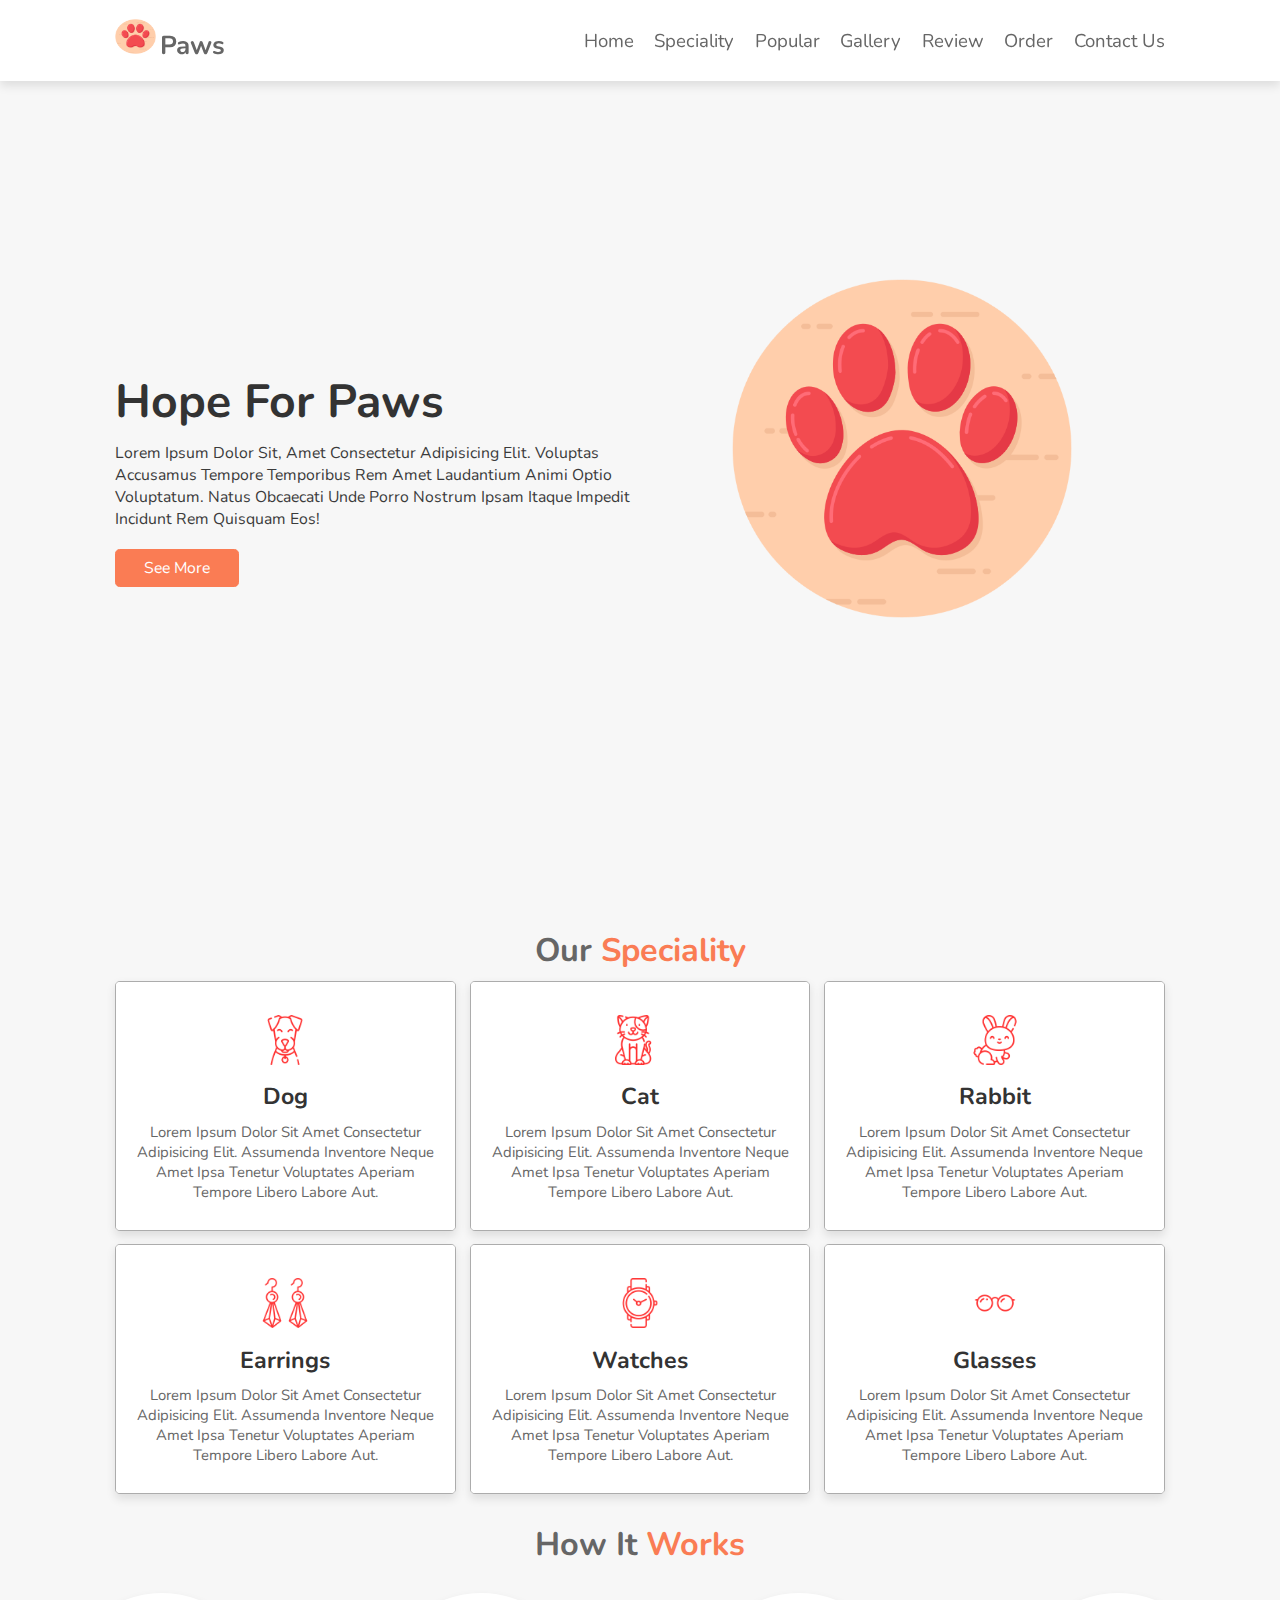
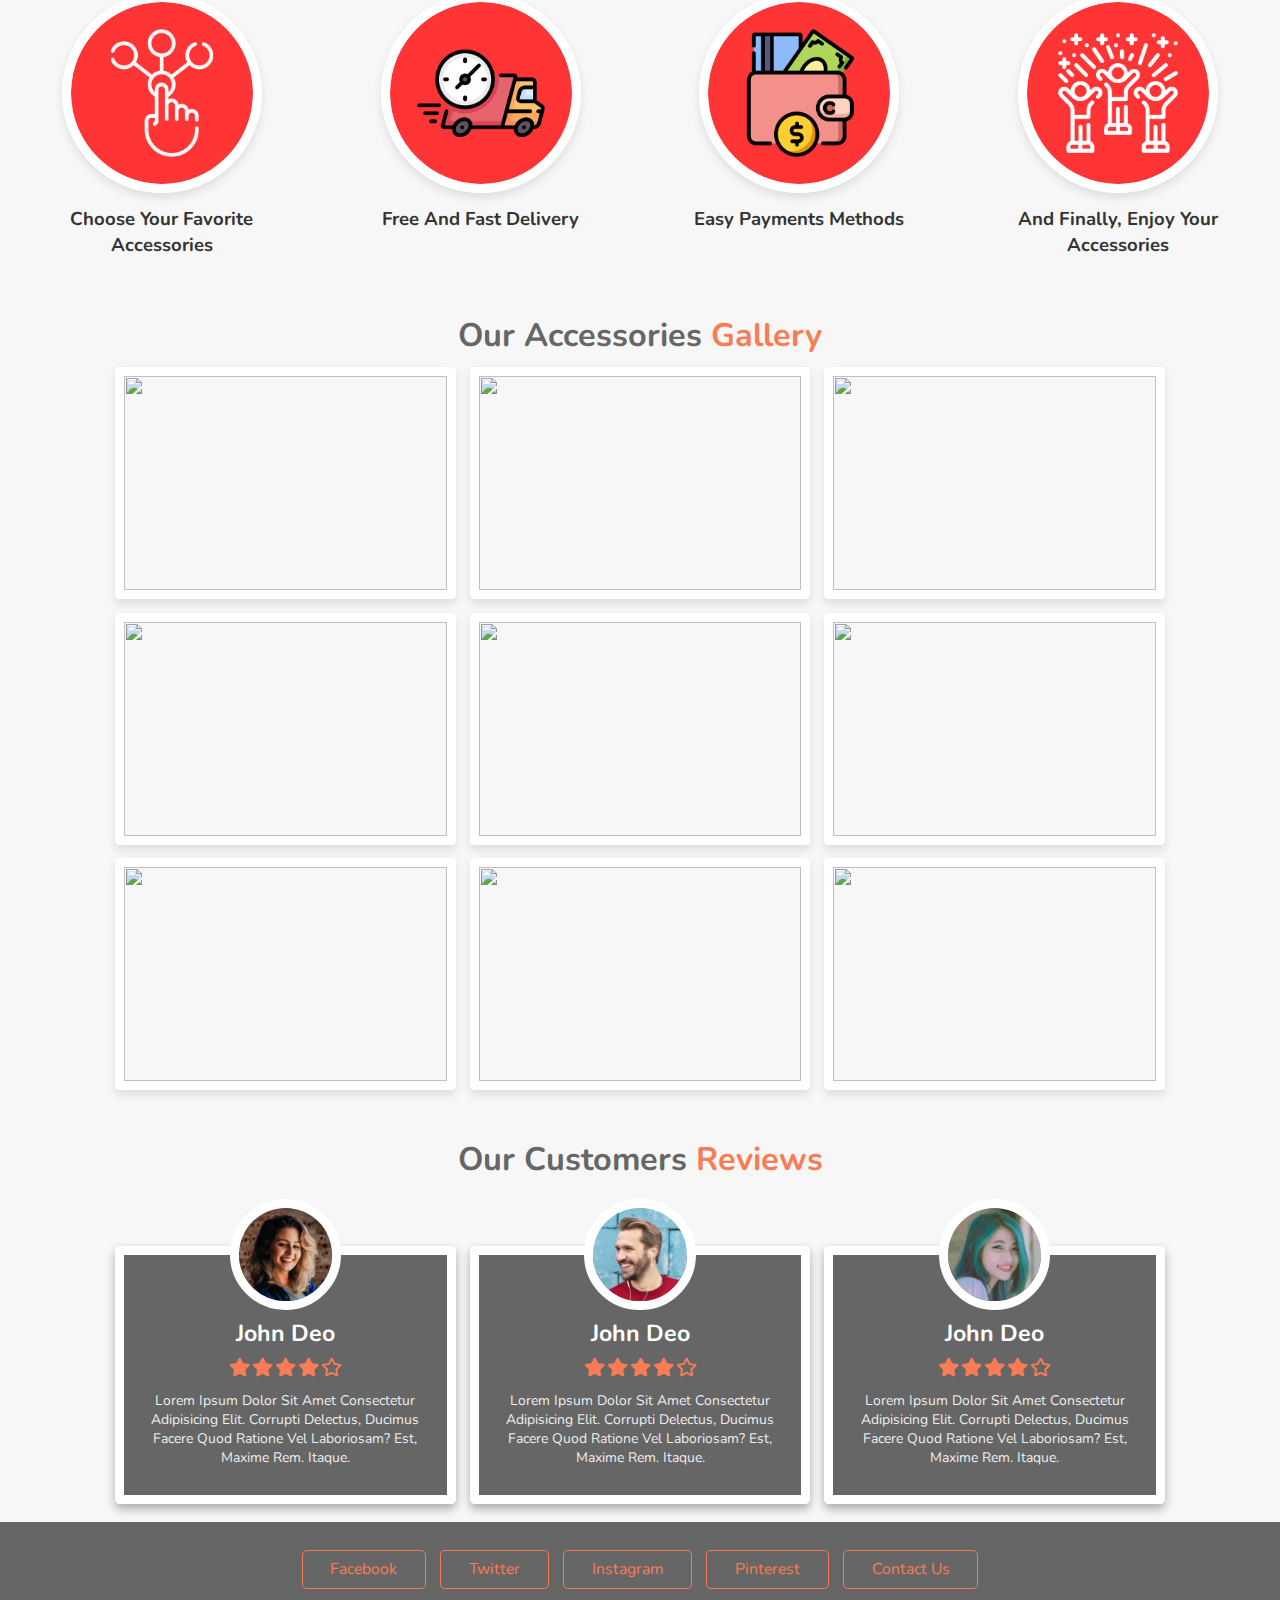
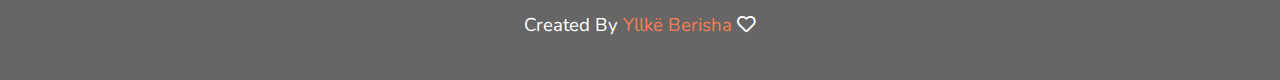
==== index.html @ df3122c6 "First Commit" ====
<!DOCTYPE html>
<html lang="en">
  <head>
    <meta charset="UTF-8" />
    <meta name="viewport" content="width=device-width, initial-scale=1.0" />
    <meta name="author" content="Yllka Berisha" />
    <meta
      name="keywords"
      content="Accessories, ring, necklace, earrings, bracelet, watch"
    />
    <meta
      name="description"
      content="Our website is designed for selling Accessories"
    />
    <title>Paws</title>
    <link
      rel="stylesheet"
      href="https://cdnjs.cloudflare.com/ajax/libs/font-awesome/5.15.3/css/all.min.css"
    />
    <link rel="stylesheet" href="css/style.css" />
  </head>
  <body>
    <!-- header section starts  -->
    <header>
      <a href="#" class="logo"><img src="images/paw (1).png" alt="" />Paws</a>

      <div id="menu-bar" class="fas fa-bars"></div>

      <nav class="navbar">
        <a href="#home">home</a>
        <a href="#speciality">speciality</a>
        <a href="#popular">popular</a>
        <a href="#gallery">gallery</a>
        <a href="#review">review</a>
        <a href="#order">order</a>
        <a href="#contact-us">contact us</a>
      </nav>
    </header>
    <!-- header section ends -->

    <!-- home section starts  -->
    <section class="home" id="home">
      <div class="content">
        <h3>hope for paws</h3>
        <p style="color: rgb(59, 59, 59)">
          Lorem ipsum dolor sit, amet consectetur adipisicing elit. Voluptas
          accusamus tempore temporibus rem amet laudantium animi optio
          voluptatum. Natus obcaecati unde porro nostrum ipsam itaque impedit
          incidunt rem quisquam eos!
        </p>
        <a href="#" class="btn reverse">see more</a>
      </div>

      <div class="image">
        <img src="images/paw (1).png" alt="" />
      </div>
    </section>
    <!-- home section ends -->

    <!-- speciality section starts  -->
    <section class="speciality" id="speciality">
      <h1 class="heading">our <span>speciality</span></h1>

      <div class="box-container">
        <div class="box">
          <img
            class="image"
            src="https://images.unsplash.com/photo-1636103952204-0b738c225264?ixlib=rb-1.2.1&ixid=MnwxMjA3fDB8MHxwaG90by1wYWdlfHx8fGVufDB8fHx8&auto=format&fit=crop&w=870&q=80"
            alt=""
          />
          <div class="content">
            <img src="images/dog (1).png" alt="" />
            <h3>dog</h3>
            <p>
              Lorem ipsum dolor sit amet consectetur adipisicing elit. Assumenda
              inventore neque amet ipsa tenetur voluptates aperiam tempore
              libero labore aut.
            </p>
          </div>
        </div>
        <div class="box">
          <img
            class="image"
            src="https://images.unsplash.com/photo-1591209608777-fb022eac7112?ixlib=rb-1.2.1&ixid=MnwxMjA3fDB8MHxwaG90by1wYWdlfHx8fGVufDB8fHx8&auto=format&fit=crop&w=870&q=80"
            alt=""
          />
          <div class="content">
            <img src="images/cat.png" alt="" />
            <h3>cat</h3>
            <p>
              Lorem ipsum dolor sit amet consectetur adipisicing elit. Assumenda
              inventore neque amet ipsa tenetur voluptates aperiam tempore
              libero labore aut.
            </p>
          </div>
        </div>
        <div class="box">
          <img
            class="image"
            src="https://images.unsplash.com/photo-1526667942879-37dee646a80c?ixlib=rb-1.2.1&ixid=MnwxMjA3fDB8MHxwaG90by1wYWdlfHx8fGVufDB8fHx8&auto=format&fit=crop&w=1032&q=80"
            alt=""
          />
          <div class="content">
            <img src="images/easter-bunny.png" alt="" />
            <h3>rabbit</h3>
            <p>
              Lorem ipsum dolor sit amet consectetur adipisicing elit. Assumenda
              inventore neque amet ipsa tenetur voluptates aperiam tempore
              libero labore aut.
            </p>
          </div>
        </div>
        <div class="box">
          <img
            class="image"
            src="https://images.unsplash.com/photo-1614674688937-407a267e4497?ixlib=rb-1.2.1&ixid=MnwxMjA3fDB8MHxwaG90by1wYWdlfHx8fGVufDB8fHx8&auto=format&fit=crop&w=1010&q=80"
            alt=""
          />
          <div class="content">
            <img src="img/dangling-earring.png" alt="" />
            <h3>earrings</h3>
            <p>
              Lorem ipsum dolor sit amet consectetur adipisicing elit. Assumenda
              inventore neque amet ipsa tenetur voluptates aperiam tempore
              libero labore aut.
            </p>
          </div>
        </div>
        <div class="box">
          <img
            class="image"
            src="https://images.unsplash.com/photo-1604242692760-2f7b0c26856d?ixlib=rb-1.2.1&ixid=MnwxMjA3fDB8MHxwaG90by1wYWdlfHx8fGVufDB8fHx8&auto=format&fit=crop&w=869&q=80"
            alt=""
          />
          <div class="content">
            <img src="img/watch.png" alt="" />
            <h3>Watches</h3>
            <p>
              Lorem ipsum dolor sit amet consectetur adipisicing elit. Assumenda
              inventore neque amet ipsa tenetur voluptates aperiam tempore
              libero labore aut.
            </p>
          </div>
        </div>
        <div class="box">
          <img
            class="image"
            src="https://images.unsplash.com/photo-1556306535-38febf6782e7?ixlib=rb-1.2.1&ixid=MnwxMjA3fDB8MHxwaG90by1wYWdlfHx8fGVufDB8fHx8&auto=format&fit=crop&w=870&q=80"
            alt=""
          />
          <div class="content">
            <img src="img/glasses.png" alt="" />
            <h3>glasses</h3>
            <p>
              Lorem ipsum dolor sit amet consectetur adipisicing elit. Assumenda
              inventore neque amet ipsa tenetur voluptates aperiam tempore
              libero labore aut.
            </p>
          </div>
        </div>
      </div>
    </section>

    <!-- speciality section ends -->

    <!-- steps section starts  -->

    <div class="step-container">
      <h1 class="heading">how it <span>works</span></h1>

      <section class="steps">
        <div class="box">
          <img src="img/choice.png" alt="" />
          <h3>choose your favorite accessories</h3>
        </div>
        <div class="box">
          <img src="img/fast-delivery.png" alt="" />
          <h3>free and fast delivery</h3>
        </div>
        <div class="box">
          <img src="img/wallet.png" alt="" />
          <h3>easy payments methods</h3>
        </div>
        <div class="box">
          <img src="img/celebration.png" alt="" />
          <h3>and finally, enjoy your accessories</h3>
        </div>
      </section>
    </div>

    <!-- steps section ends -->

    <!-- gallery section starts  -->

    <section class="gallery" id="gallery">
      <h1 class="heading">our accessories <span> gallery </span></h1>

      <div class="box-container">
        <div class="box">
          <img
            src="https://images.unsplash.com/photo-1509941943102-10c232535736?ixlib=rb-1.2.1&ixid=MnwxMjA3fDB8MHxwaG90by1wYWdlfHx8fGVufDB8fHx8&auto=format&fit=crop&w=870&q=80"
            alt=""
          />
          <div class="content">
            <h3>Accessories</h3>
            <p>
              Lorem ipsum dolor sit, amet consectetur adipisicing elit.
              Deleniti, ipsum.
            </p>
            <a href="#" class="btn">order now</a>
          </div>
        </div>
        <div class="box">
          <img
            src="https://images.unsplash.com/photo-1584302179602-e4c3d3fd629d?ixlib=rb-1.2.1&ixid=MnwxMjA3fDB8MHxwaG90by1wYWdlfHx8fGVufDB8fHx8&auto=format&fit=crop&w=870&q=80"
            alt=""
          />
          <div class="content">
            <h3>Accessories</h3>
            <p>
              Lorem ipsum dolor sit, amet consectetur adipisicing elit.
              Deleniti, ipsum.
            </p>
            <a href="#" class="btn">order now</a>
          </div>
        </div>
        <div class="box">
          <img
            src="https://images.unsplash.com/photo-1588253293138-ed5da9c55b12?ixlib=rb-1.2.1&ixid=MnwxMjA3fDB8MHxwaG90by1wYWdlfHx8fGVufDB8fHx8&auto=format&fit=crop&w=869&q=80"
            alt=""
          />
          <div class="content">
            <h3>Accessories</h3>
            <p>
              Lorem ipsum dolor sit, amet consectetur adipisicing elit.
              Deleniti, ipsum.
            </p>
            <a href="#" class="btn">order now</a>
          </div>
        </div>
        <div class="box">
          <img
            src="https://images.unsplash.com/photo-1633934542430-0905ccb5f050?ixlib=rb-1.2.1&ixid=MnwxMjA3fDB8MHxwaG90by1wYWdlfHx8fGVufDB8fHx8&auto=format&fit=crop&w=725&q=80"
            alt=""
          />
          <div class="content">
            <h3>Accessories</h3>
            <p>
              Lorem ipsum dolor sit, amet consectetur adipisicing elit.
              Deleniti, ipsum.
            </p>
            <a href="#" class="btn">order now</a>
          </div>
        </div>
        <div class="box">
          <img
            src="https://images.unsplash.com/photo-1512163143273-bde0e3cc7407?ixlib=rb-1.2.1&ixid=MnwxMjA3fDB8MHxwaG90by1wYWdlfHx8fGVufDB8fHx8&auto=format&fit=crop&w=870&q=80"
            alt=""
          />
          <div class="content">
            <h3>Accessories</h3>
            <p>
              Lorem ipsum dolor sit, amet consectetur adipisicing elit.
              Deleniti, ipsum.
            </p>
            <a href="#" class="btn">order now</a>
          </div>
        </div>
        <div class="box">
          <img
            src="https://images.unsplash.com/photo-1536502829567-baf877a670b5?ixlib=rb-1.2.1&ixid=MnwxMjA3fDB8MHxwaG90by1wYWdlfHx8fGVufDB8fHx8&auto=format&fit=crop&w=870&q=80"
            alt=""
          />
          <div class="content">
            <h3>Accessories</h3>
            <p>
              Lorem ipsum dolor sit, amet consectetur adipisicing elit.
              Deleniti, ipsum.
            </p>
            <a href="#" class="btn">order now</a>
          </div>
        </div>
        <div class="box">
          <img
            src="https://images.unsplash.com/photo-1494005826588-25b58776edbc?ixlib=rb-1.2.1&ixid=MnwxMjA3fDB8MHxwaG90by1wYWdlfHx8fGVufDB8fHx8&auto=format&fit=crop&w=870&q=80"
            alt=""
          />
          <div class="content">
            <h3>Accessories</h3>
            <p>
              Lorem ipsum dolor sit, amet consectetur adipisicing elit.
              Deleniti, ipsum.
            </p>
            <a href="#" class="btn">order now</a>
          </div>
        </div>
        <div class="box">
          <img
            src="https://images.unsplash.com/photo-1623040593884-0044b3ce4ff9?ixlib=rb-1.2.1&ixid=MnwxMjA3fDB8MHxwaG90by1wYWdlfHx8fGVufDB8fHx8&auto=format&fit=crop&w=870&q=80"
            alt=""
          />
          <div class="content">
            <h3>Accessories</h3>
            <p>
              Lorem ipsum dolor sit, amet consectetur adipisicing elit.
              Deleniti, ipsum.
            </p>
            <a href="#" class="btn">order now</a>
          </div>
        </div>
        <div class="box">
          <img
            src="https://images.unsplash.com/photo-1473496169904-658ba7c44d8a?ixlib=rb-1.2.1&ixid=MnwxMjA3fDB8MHxwaG90by1wYWdlfHx8fGVufDB8fHx8&auto=format&fit=crop&w=870&q=80"
            alt=""
          />
          <div class="content">
            <h3>Accessories</h3>
            <p>
              Lorem ipsum dolor sit, amet consectetur adipisicing elit.
              Deleniti, ipsum.
            </p>
            <a href="#" class="btn">order now</a>
          </div>
        </div>
      </div>
    </section>

    <!-- gallery section ends -->

    <!-- review section starts  -->

    <section class="review" id="review">
      <h1 class="heading">our customers <span>reviews</span></h1>

      <div class="box-container">
        <div class="box">
          <img src="img/pic1.png" alt="" />
          <h3>john deo</h3>
          <div class="stars">
            <i class="fas fa-star"></i>
            <i class="fas fa-star"></i>
            <i class="fas fa-star"></i>
            <i class="fas fa-star"></i>
            <i class="far fa-star"></i>
          </div>
          <p>
            Lorem ipsum dolor sit amet consectetur adipisicing elit. Corrupti
            delectus, ducimus facere quod ratione vel laboriosam? Est, maxime
            rem. Itaque.
          </p>
        </div>
        <div class="box">
          <img src="img/pic2.png" alt="" />
          <h3>john deo</h3>
          <div class="stars">
            <i class="fas fa-star"></i>
            <i class="fas fa-star"></i>
            <i class="fas fa-star"></i>
            <i class="fas fa-star"></i>
            <i class="far fa-star"></i>
          </div>
          <p>
            Lorem ipsum dolor sit amet consectetur adipisicing elit. Corrupti
            delectus, ducimus facere quod ratione vel laboriosam? Est, maxime
            rem. Itaque.
          </p>
        </div>
        <div class="box">
          <img src="img/pic3.png" alt="" />
          <h3>john deo</h3>
          <div class="stars">
            <i class="fas fa-star"></i>
            <i class="fas fa-star"></i>
            <i class="fas fa-star"></i>
            <i class="fas fa-star"></i>
            <i class="far fa-star"></i>
          </div>
          <p>
            Lorem ipsum dolor sit amet consectetur adipisicing elit. Corrupti
            delectus, ducimus facere quod ratione vel laboriosam? Est, maxime
            rem. Itaque.
          </p>
        </div>
      </div>
    </section>

    <!-- review section ends -->

    <!-- footer section  -->

    <section class="footer">
      <div class="share">
        <a href="https://www.facebook.com" target="_blank" class="btn"
          >facebook</a
        >
        <a href="https://twitter.com" target="_blank" class="btn">twitter</a>
        <a href="https://www.instagram.com" class="btn" target="_blank"
          >instagram</a
        >
        <a href="https://www.pinterest.com" target="_blank" class="btn"
          >pinterest</a
        >
        <a href="#contact-us" class="btn">Contact us</a>
      </div>

      <h1 class="credit">
        created by <span> Yllkë Berisha </span> <i class="far fa-heart"></i>
      </h1>
    </section>
    <a href="#home" class="fas fa-angle-up" id="scroll-top"></a>
    <script src="js/script.js"></script>
    <script
      src="https://cdn.jsdelivr.net/npm/bootstrap@5.1.3/dist/js/bootstrap.bundle.min.js"
      integrity="sha384-ka7Sk0Gln4gmtz2MlQnikT1wXgYsOg+OMhuP+IlRH9sENBO0LRn5q+8nbTov4+1p"
      crossorigin="anonymous"
    ></script>
  </body>
</html>
---- css/style.css ----
@import url('https://fonts.googleapis.com/css2?family=Nunito:wght@200;300;400;600;700&display=swap');


:root{
  --red:#fa7c54;
}

*{
  font-family: 'Nunito', sans-serif;
  margin:0; padding:0;
  box-sizing: border-box;
  outline: none; border:none;
  text-decoration: none;
  text-transform: capitalize;
  transition:all .2s linear;
}

*::selection{
  background:var(--red);
  color:#fff;
}

html{
  font-size: 58%;
  overflow-x: hidden;
  scroll-behavior: smooth;
  scroll-padding-top: 6rem;
}

body{
  background:#f7f7f7;
}

section{
  padding:2rem 9%;
}

.heading{
  text-align: center;
  font-size: 3.5rem;
  padding:1rem;
  color:#666;
}

.heading span{
  color:var(--red);
}

.btn{
  display: inline-block;
  padding:.8rem 3rem;
  border:.2rem solid var(--red);
  color:var(--red);
  cursor: pointer;
  font-size: 1.7rem;
  border-radius: .5rem;
  position: relative;
  overflow: hidden;
  z-index: 0;
  margin-top: 1rem;
}

.btn::before{
  content: '';
  position: absolute;
  top:0; right: 0;
  width:0%;
  height:100%;
  background:var(--red);
  transition: .3s linear;
  z-index: -1;
}

.btn:hover::before{
  width:100%;
  left: 0;
}

.btn:hover{
  color:#fff;
}
.reverse{
  background:var(--red);
  color:#fff;
}
.reverse::before{
  background:#fff;
}
.reverse:hover{
  color:var(--red);
}
header{
  position: fixed;
  top:0; left: 0; right:0;
  z-index: 1001;
  display: flex;
  align-items: center;
  justify-content: space-between;
  background:#fff;
  padding:2rem 9%;
  box-shadow: 0 .5rem 1rem rgba(0,0,0,.1);
}

header .logo{
  font-size: 2.8rem;
  font-weight: bolder;
  color:#666;
}
.logo a {
  position: relative;
  top: -5px;
}
header .logo img{
  padding-right: .5rem;
  width: 45px;
  height: 35px;
}

header .navbar a{
  font-size: 2rem;
  margin-left: 2rem;
  color:#666;
}

header .navbar a:hover{
  color:var(--red);
}

#menu-bar{
  font-size: 3rem;
  cursor: pointer;
  color:#666;
  border:.1rem solid #666;
  border-radius: .3rem;
  padding:.5rem 1.5rem;
  display: none;
}

.home{
  display: flex;
  flex-wrap: wrap;
  gap:1.5rem;
  min-height: 100vh;
  align-items: center;
  background-size: cover;
  background-position: center;
}

.home .content{
  flex:1 1 40rem;
  padding-top: 6.5rem;
}

.home .image{
  flex:1 1 40rem;
}

.home .image img{
  width: 70%;
  padding:1rem;
  animation:float 3s linear infinite;
  margin: 0 8rem;
}

@keyframes float{
  0%, 100%{
    transform: translateY(0rem);
  }
  50%{
    transform: translateY(3rem);
  }
}

.home .content h3{
  font-size: 5rem;
  color:#333;
}

.home .content p{
  font-size: 1.7rem;
  color:rgb(59, 59, 59);
  padding:1rem 0;
}

.speciality .box-container{
  display: flex;
  flex-wrap: wrap;
  gap:1.5rem;
}

.speciality .box-container .box{
  flex:1 1 30rem;
  position: relative;
  overflow: hidden;
  box-shadow: 0 .5rem 1rem rgba(0,0,0,.1);
  border:.1rem solid rgba(0,0,0,.3);
  cursor: pointer;
  border-radius: .5rem;
}

.speciality .box-container .box .image{
  height:100%;
  width:100%;
  object-fit: cover;
  position: absolute;
  top:-100%; left:0;
}

.speciality .box-container .box .content{
  text-align: center;
  background:#fff;
  padding:2rem;
}

.speciality .box-container .box .content img{
  margin:1.5rem 0;
}
.speciality .box-container .box .content h3{
  font-size: 2.5rem;
  color:#333;
}
.content img{
  width: 50px;
}
.speciality .box-container .box .content p{
  font-size: 1.6rem;
  color:#666;
  padding:1rem 0;
}

.speciality .box-container .box:hover .image{
  top:0;
}

.speciality .box-container .box:hover .content{
  transform: translateY(100%);
}


.steps{
  display: flex;
  flex-wrap: wrap;
  gap:1.5rem;
  padding:1rem;
}

.steps .box{
  flex:1 1 25rem;
  padding:1rem;
  text-align: center;
}

.steps .box img{
  border-radius: 50%;
  border:1rem solid #fff;
  box-shadow: 0 .5rem 1rem rgba(0,0,0,.1);
  width: 200px;
}

.steps .box h3{
  font-size: 2rem;
  color:#333;
  padding:1rem;
}

.gallery .box-container{
  display: flex;
  flex-wrap: wrap;
  gap:1.5rem;
}

.gallery .box-container .box{
  height:25rem;
  flex:1 1 30rem;
  border:1rem solid #fff;
  box-shadow: 0 .5rem 1rem rgba(0,0,0,.1);
  border-radius: .5rem;
  position: relative;
  overflow: hidden;
}

.gallery .box-container .box img{
  height:100%;
  width:100%;
  object-fit: cover;
}

.gallery .box-container .box .content{
  position: absolute;
  top:-100%; left:0;
  height: 100%;
  width:100%;
  background:rgba(255,255,255,.9);
  padding:2rem;
  padding-top: 5rem;
  text-align: center;
}

.gallery .box-container .box .content h3{
  font-size: 2.5rem;
  color:#333;
}

.gallery .box-container .box .content p{
  font-size: 1.5rem;
  color:#666;
  padding:1rem 0;
}

.gallery .box-container .box:hover .content{
  top:0;
}

.review .box-container{
  display: flex;
  flex-wrap: wrap;
  gap:1.5rem;
}

.review .box-container .box{
  text-align: center;
  padding:2rem;
  border:1rem solid #fff;
  box-shadow: 0 .5rem 1rem rgba(0,0,0,.3);
  border-radius: .5rem;
  flex:1 1 30rem;
  background:#666;
  margin-top: 6rem;
}

.review .box-container .box img{
  height: 12rem;
  width:12rem;
  border-radius: 50%;
  border:1rem solid #fff;
  margin-top: -8rem;
  object-fit: cover;
}

.review .box-container .box h3{
  font-size: 2.5rem;
  color:#fff;
  padding:.5rem 0;
}

.review .box-container .box .stars i{
  font-size: 2rem;
  color:var(--red);
  padding:.5rem 0;
}

.review .box-container .box p{
  font-size: 1.5rem;
  color:#eee;
  padding:1rem 0;
}


.footer{
  background:#666;
  text-align: center;
}

.footer .share{
  display: flex;
  gap:1.5rem;
  justify-content: center;
  flex-wrap: wrap;
}

.footer .credit{
  padding:2.5rem 1rem;
  color:#fff;
  font-weight: normal;
  font-size: 2rem;
}

.footer .credit span{
  color:var(--red);
}

#scroll-top{
  position: fixed;
  top:-120%;
  right:2rem;
  padding:.5rem 1.5rem;
  font-size: 4rem;
  background:var(--red);
  color:#fff;
  border-radius: .5rem;
  transition: 1s linear;
  z-index: 1000;
}

#scroll-top.active{
  top:calc(100% - 12rem)
}

.loader-container{
  position: fixed;
  top:0; left:0;
  z-index: 10000;
  background:#fff;
  display: flex;
  align-items: center;
  justify-content: center;
  height:100%;
  width:100%;
}

.loader-container.fade-out{
  top:-120%;
}


/* media queries  */

@media(max-width:991px){

  html{
    font-size: 55%;
  }

  header{
    padding:2rem;
  }

  section{
    padding:2rem;
  }

}

@media(max-width:768px){

  #menu-bar{
    display: initial;
  }

  header .navbar{
    position: absolute;
    top:100%; left: 0; right:0;
    background: #f7f7f7;
    border-top: .1rem solid rgba(0,0,0,.1);
    clip-path: polygon(0 0, 100% 0, 100% 0, 0 0);
  }

  header .navbar.active{
    clip-path: polygon(0 0, 100% 0, 100% 100%, 0% 100%);
  }

  header .navbar a{
    margin: 1.5rem;
    padding:1.5rem;
    display: block;
    border:.2rem solid rgba(0,0,0,.1);
    border-left:.5rem solid var(--red);
    background:#fff;
  }

}

@media(max-width:450px){

  html{
    font-size: 50%;
  }

  .order .row form .inputBox input{
    width:100%;
  }

}
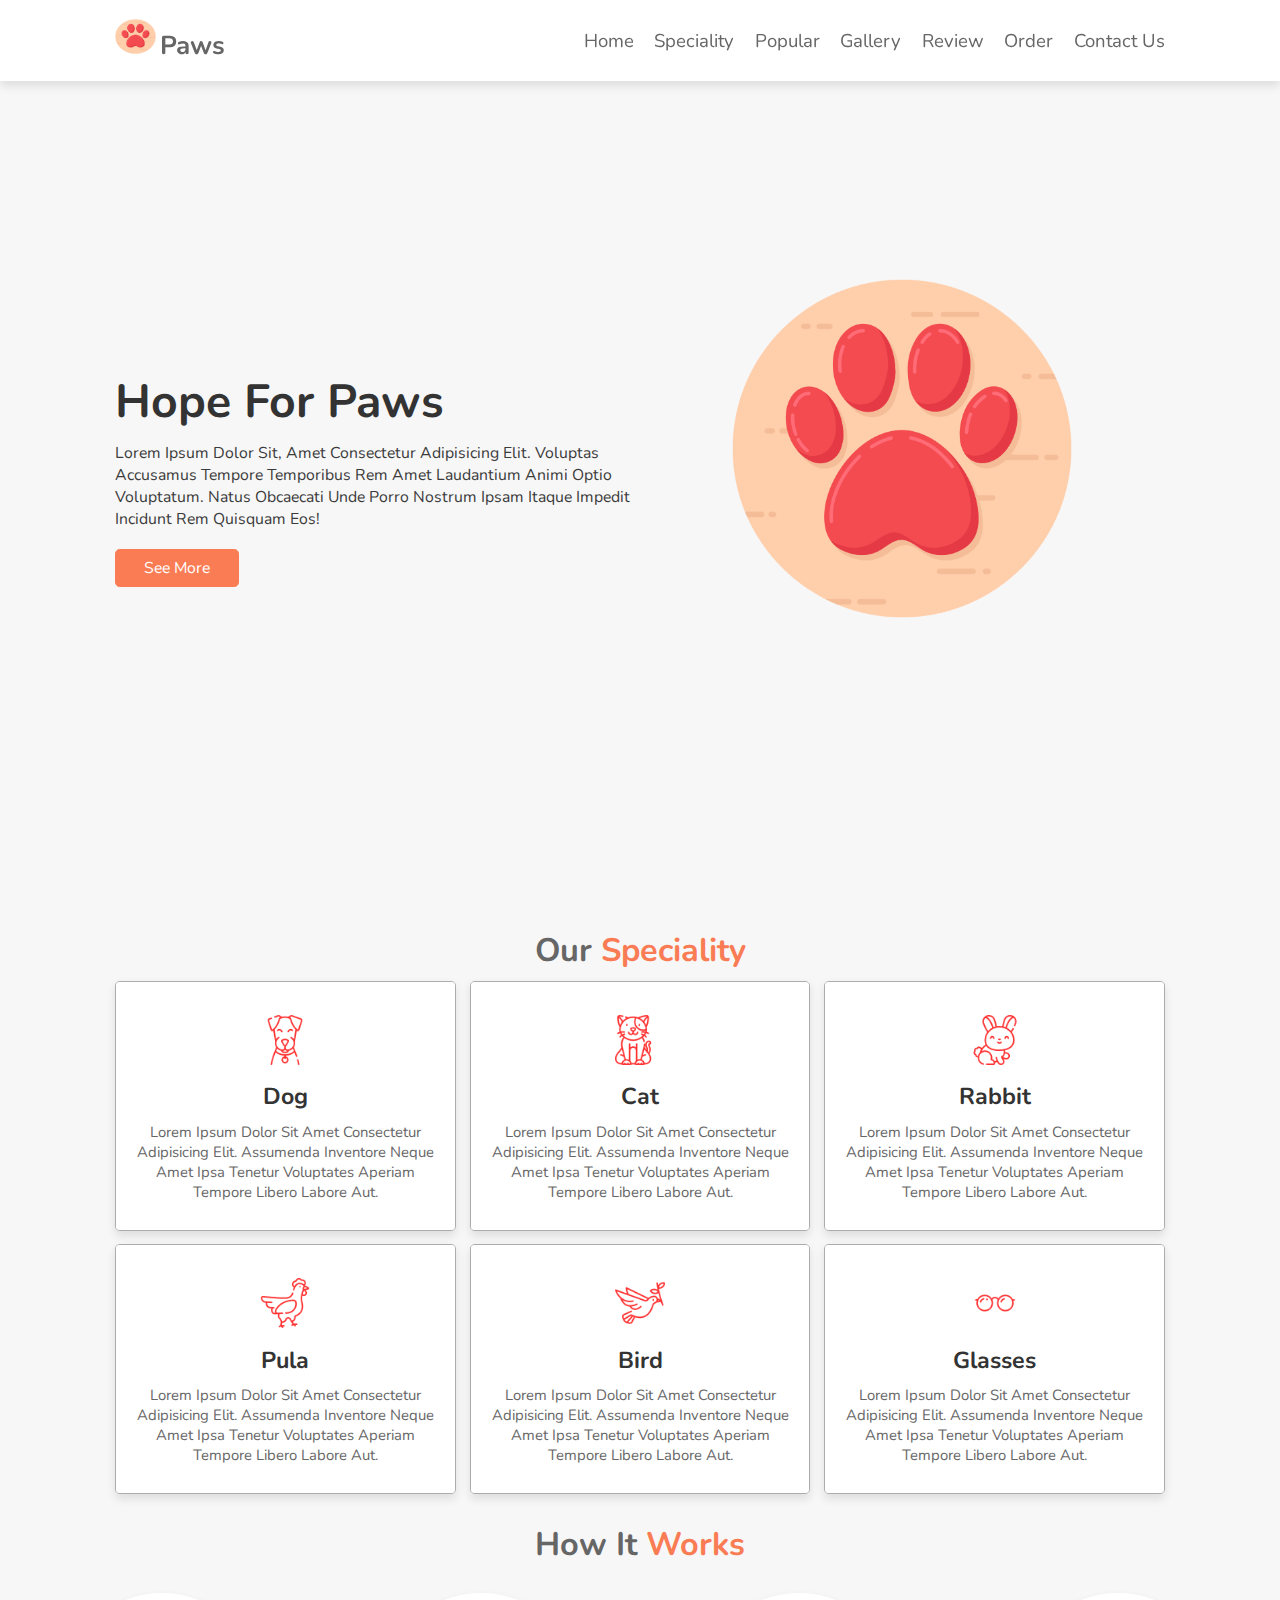
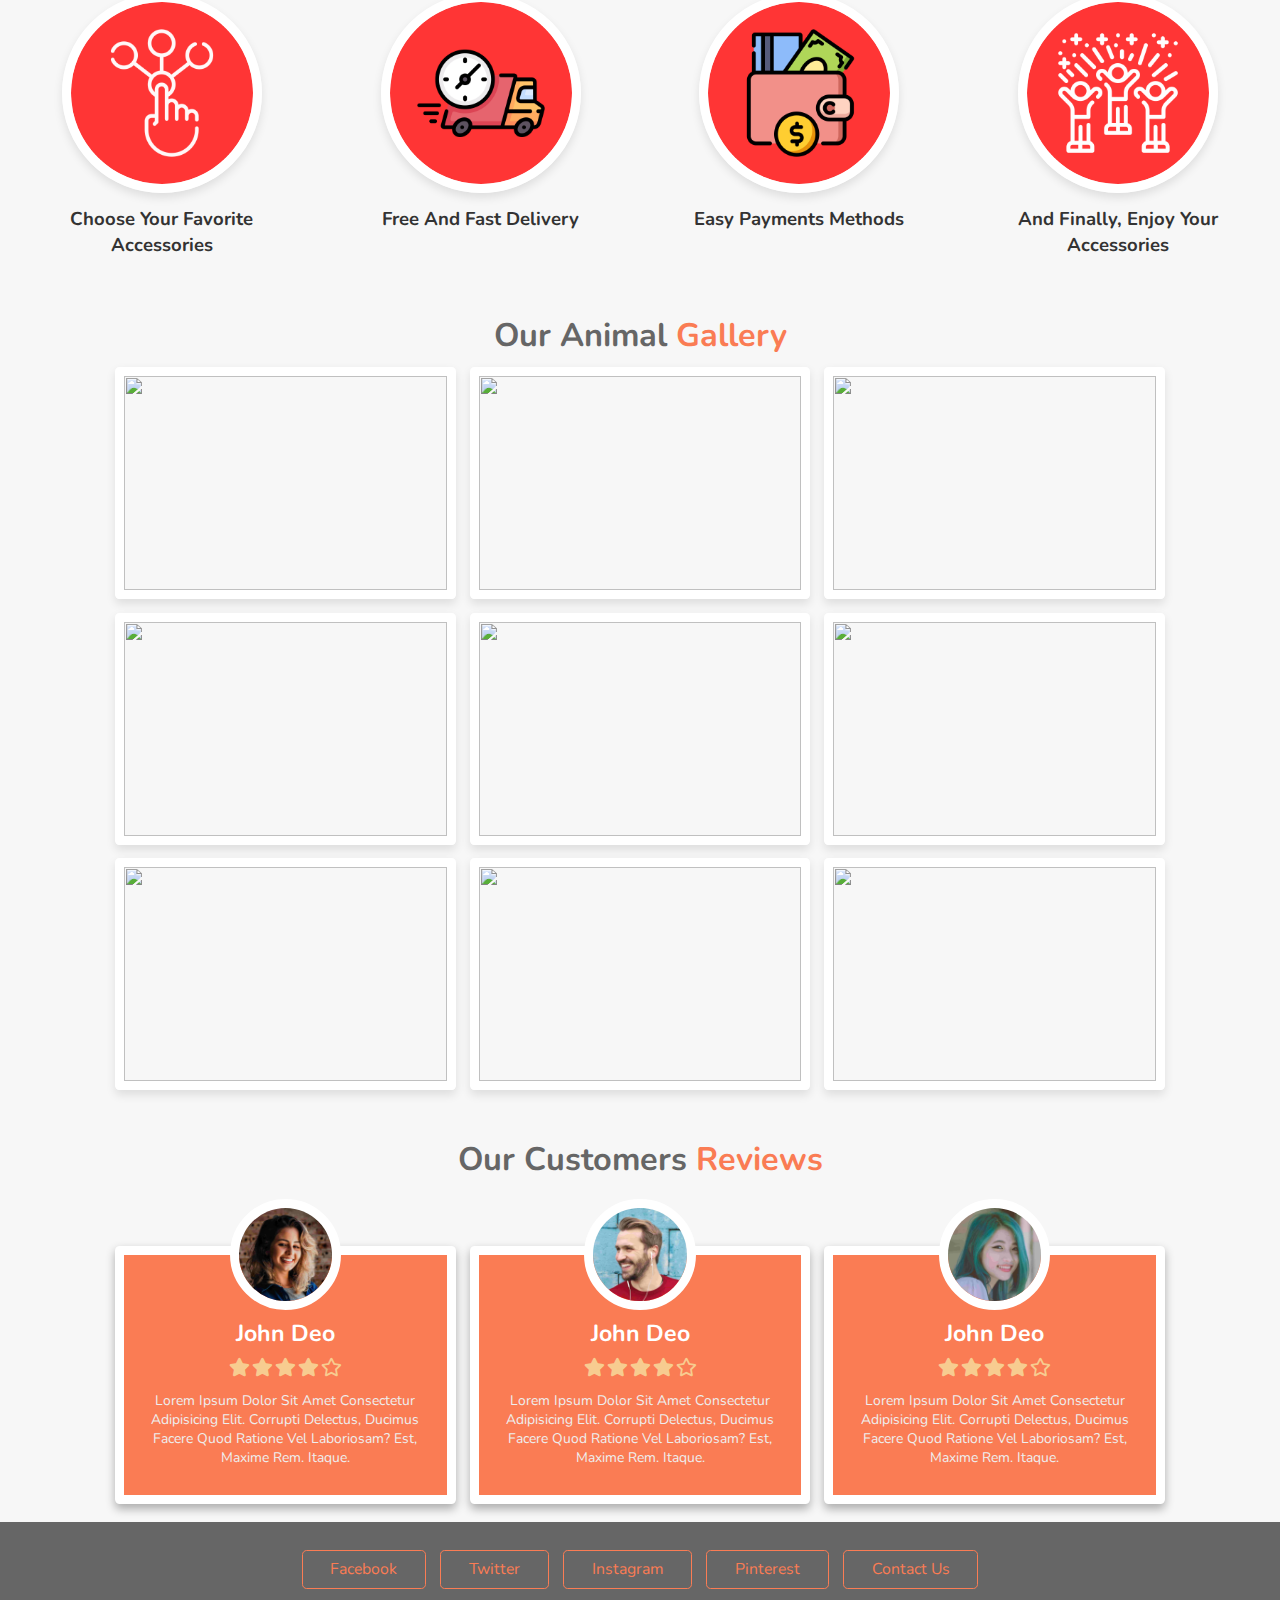
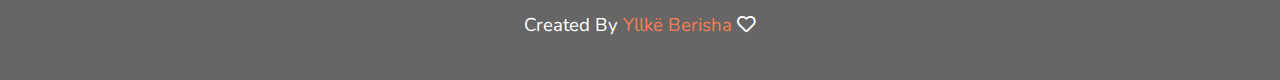
==== commit 9645cac0: "Commit" ====
--- a/index.html
+++ b/index.html
@@ -65,7 +65,7 @@
         <div class="box">
           <img
             class="image"
-            src="https://images.unsplash.com/photo-1636103952204-0b738c225264?ixlib=rb-1.2.1&ixid=MnwxMjA3fDB8MHxwaG90by1wYWdlfHx8fGVufDB8fHx8&auto=format&fit=crop&w=870&q=80"
+            src="https://images.unsplash.com/photo-1543466835-00a7907e9de1?ixlib=rb-1.2.1&ixid=MnwxMjA3fDB8MHxwaG90by1wYWdlfHx8fGVufDB8fHx8&auto=format&fit=crop&w=774&q=80"
             alt=""
           />
           <div class="content">
@@ -81,7 +81,7 @@
         <div class="box">
           <img
             class="image"
-            src="https://images.unsplash.com/photo-1591209608777-fb022eac7112?ixlib=rb-1.2.1&ixid=MnwxMjA3fDB8MHxwaG90by1wYWdlfHx8fGVufDB8fHx8&auto=format&fit=crop&w=870&q=80"
+            src="https://images.unsplash.com/photo-1511044568932-338cba0ad803?ixlib=rb-1.2.1&ixid=MnwxMjA3fDB8MHxwaG90by1wYWdlfHx8fGVufDB8fHx8&auto=format&fit=crop&w=870&q=80"
             alt=""
           />
           <div class="content">
@@ -97,7 +97,7 @@
         <div class="box">
           <img
             class="image"
-            src="https://images.unsplash.com/photo-1526667942879-37dee646a80c?ixlib=rb-1.2.1&ixid=MnwxMjA3fDB8MHxwaG90by1wYWdlfHx8fGVufDB8fHx8&auto=format&fit=crop&w=1032&q=80"
+            src="https://images.unsplash.com/photo-1589933767411-38a58367efd7?ixlib=rb-1.2.1&ixid=MnwxMjA3fDB8MHxwaG90by1wYWdlfHx8fGVufDB8fHx8&auto=format&fit=crop&w=558&q=80"
             alt=""
           />
           <div class="content">
@@ -117,24 +117,24 @@
             alt=""
           />
           <div class="content">
-            <img src="img/dangling-earring.png" alt="" />
-            <h3>earrings</h3>
-            <p>
-              Lorem ipsum dolor sit amet consectetur adipisicing elit. Assumenda
-              inventore neque amet ipsa tenetur voluptates aperiam tempore
-              libero labore aut.
-            </p>
-          </div>
-        </div>
-        <div class="box">
-          <img
-            class="image"
-            src="https://images.unsplash.com/photo-1604242692760-2f7b0c26856d?ixlib=rb-1.2.1&ixid=MnwxMjA3fDB8MHxwaG90by1wYWdlfHx8fGVufDB8fHx8&auto=format&fit=crop&w=869&q=80"
-            alt=""
-          />
-          <div class="content">
-            <img src="img/watch.png" alt="" />
-            <h3>Watches</h3>
+            <img src="images/hen.png" alt="" />
+            <h3>pula</h3>
+            <p>
+              Lorem ipsum dolor sit amet consectetur adipisicing elit. Assumenda
+              inventore neque amet ipsa tenetur voluptates aperiam tempore
+              libero labore aut.
+            </p>
+          </div>
+        </div>
+        <div class="box">
+          <img
+            class="image"
+            src="https://images.unsplash.com/photo-1505089709238-27c333d4c16d?ixlib=rb-1.2.1&ixid=MnwxMjA3fDB8MHxwaG90by1wYWdlfHx8fGVufDB8fHx8&auto=format&fit=crop&w=872&q=80"
+            alt=""
+          />
+          <div class="content">
+            <img src="images/peace.png" alt="" />
+            <h3>bird</h3>
             <p>
               Lorem ipsum dolor sit amet consectetur adipisicing elit. Assumenda
               inventore neque amet ipsa tenetur voluptates aperiam tempore
@@ -193,128 +193,128 @@
     <!-- gallery section starts  -->
 
     <section class="gallery" id="gallery">
-      <h1 class="heading">our accessories <span> gallery </span></h1>
+      <h1 class="heading">our animal <span> gallery </span></h1>
 
       <div class="box-container">
         <div class="box">
           <img
-            src="https://images.unsplash.com/photo-1509941943102-10c232535736?ixlib=rb-1.2.1&ixid=MnwxMjA3fDB8MHxwaG90by1wYWdlfHx8fGVufDB8fHx8&auto=format&fit=crop&w=870&q=80"
-            alt=""
-          />
-          <div class="content">
-            <h3>Accessories</h3>
-            <p>
-              Lorem ipsum dolor sit, amet consectetur adipisicing elit.
-              Deleniti, ipsum.
-            </p>
-            <a href="#" class="btn">order now</a>
-          </div>
-        </div>
-        <div class="box">
-          <img
-            src="https://images.unsplash.com/photo-1584302179602-e4c3d3fd629d?ixlib=rb-1.2.1&ixid=MnwxMjA3fDB8MHxwaG90by1wYWdlfHx8fGVufDB8fHx8&auto=format&fit=crop&w=870&q=80"
-            alt=""
-          />
-          <div class="content">
-            <h3>Accessories</h3>
-            <p>
-              Lorem ipsum dolor sit, amet consectetur adipisicing elit.
-              Deleniti, ipsum.
-            </p>
-            <a href="#" class="btn">order now</a>
-          </div>
-        </div>
-        <div class="box">
-          <img
-            src="https://images.unsplash.com/photo-1588253293138-ed5da9c55b12?ixlib=rb-1.2.1&ixid=MnwxMjA3fDB8MHxwaG90by1wYWdlfHx8fGVufDB8fHx8&auto=format&fit=crop&w=869&q=80"
-            alt=""
-          />
-          <div class="content">
-            <h3>Accessories</h3>
-            <p>
-              Lorem ipsum dolor sit, amet consectetur adipisicing elit.
-              Deleniti, ipsum.
-            </p>
-            <a href="#" class="btn">order now</a>
-          </div>
-        </div>
-        <div class="box">
-          <img
-            src="https://images.unsplash.com/photo-1633934542430-0905ccb5f050?ixlib=rb-1.2.1&ixid=MnwxMjA3fDB8MHxwaG90by1wYWdlfHx8fGVufDB8fHx8&auto=format&fit=crop&w=725&q=80"
-            alt=""
-          />
-          <div class="content">
-            <h3>Accessories</h3>
-            <p>
-              Lorem ipsum dolor sit, amet consectetur adipisicing elit.
-              Deleniti, ipsum.
-            </p>
-            <a href="#" class="btn">order now</a>
-          </div>
-        </div>
-        <div class="box">
-          <img
-            src="https://images.unsplash.com/photo-1512163143273-bde0e3cc7407?ixlib=rb-1.2.1&ixid=MnwxMjA3fDB8MHxwaG90by1wYWdlfHx8fGVufDB8fHx8&auto=format&fit=crop&w=870&q=80"
-            alt=""
-          />
-          <div class="content">
-            <h3>Accessories</h3>
-            <p>
-              Lorem ipsum dolor sit, amet consectetur adipisicing elit.
-              Deleniti, ipsum.
-            </p>
-            <a href="#" class="btn">order now</a>
-          </div>
-        </div>
-        <div class="box">
-          <img
-            src="https://images.unsplash.com/photo-1536502829567-baf877a670b5?ixlib=rb-1.2.1&ixid=MnwxMjA3fDB8MHxwaG90by1wYWdlfHx8fGVufDB8fHx8&auto=format&fit=crop&w=870&q=80"
-            alt=""
-          />
-          <div class="content">
-            <h3>Accessories</h3>
-            <p>
-              Lorem ipsum dolor sit, amet consectetur adipisicing elit.
-              Deleniti, ipsum.
-            </p>
-            <a href="#" class="btn">order now</a>
-          </div>
-        </div>
-        <div class="box">
-          <img
-            src="https://images.unsplash.com/photo-1494005826588-25b58776edbc?ixlib=rb-1.2.1&ixid=MnwxMjA3fDB8MHxwaG90by1wYWdlfHx8fGVufDB8fHx8&auto=format&fit=crop&w=870&q=80"
-            alt=""
-          />
-          <div class="content">
-            <h3>Accessories</h3>
-            <p>
-              Lorem ipsum dolor sit, amet consectetur adipisicing elit.
-              Deleniti, ipsum.
-            </p>
-            <a href="#" class="btn">order now</a>
-          </div>
-        </div>
-        <div class="box">
-          <img
-            src="https://images.unsplash.com/photo-1623040593884-0044b3ce4ff9?ixlib=rb-1.2.1&ixid=MnwxMjA3fDB8MHxwaG90by1wYWdlfHx8fGVufDB8fHx8&auto=format&fit=crop&w=870&q=80"
-            alt=""
-          />
-          <div class="content">
-            <h3>Accessories</h3>
-            <p>
-              Lorem ipsum dolor sit, amet consectetur adipisicing elit.
-              Deleniti, ipsum.
-            </p>
-            <a href="#" class="btn">order now</a>
-          </div>
-        </div>
-        <div class="box">
-          <img
-            src="https://images.unsplash.com/photo-1473496169904-658ba7c44d8a?ixlib=rb-1.2.1&ixid=MnwxMjA3fDB8MHxwaG90by1wYWdlfHx8fGVufDB8fHx8&auto=format&fit=crop&w=870&q=80"
-            alt=""
-          />
-          <div class="content">
-            <h3>Accessories</h3>
+            src="https://images.unsplash.com/photo-1589277019998-e3940c9eb559?ixlib=rb-1.2.1&ixid=MnwxMjA3fDB8MHxwaG90by1wYWdlfHx8fGVufDB8fHx8&auto=format&fit=crop&w=870&q=80"
+            alt=""
+          />
+          <div class="content">
+            <h3>Animals</h3>
+            <p>
+              Lorem ipsum dolor sit, amet consectetur adipisicing elit.
+              Deleniti, ipsum.
+            </p>
+            <a href="#" class="btn">order now</a>
+          </div>
+        </div>
+        <div class="box">
+          <img
+            src="https://images.unsplash.com/photo-1516992126647-05b9172460fa?ixlib=rb-1.2.1&ixid=MnwxMjA3fDB8MHxwaG90by1wYWdlfHx8fGVufDB8fHx8&auto=format&fit=crop&w=871&q=80"
+            alt=""
+          />
+          <div class="content">
+            <h3>Animals</h3>
+            <p>
+              Lorem ipsum dolor sit, amet consectetur adipisicing elit.
+              Deleniti, ipsum.
+            </p>
+            <a href="#" class="btn">order now</a>
+          </div>
+        </div>
+        <div class="box">
+          <img
+            src="https://images.unsplash.com/photo-1455287278107-115faab3eafa?ixlib=rb-1.2.1&ixid=MnwxMjA3fDB8MHxwaG90by1wYWdlfHx8fGVufDB8fHx8&auto=format&fit=crop&w=871&q=80"
+            alt=""
+          />
+          <div class="content">
+            <h3>Animals</h3>
+            <p>
+              Lorem ipsum dolor sit, amet consectetur adipisicing elit.
+              Deleniti, ipsum.
+            </p>
+            <a href="#" class="btn">order now</a>
+          </div>
+        </div>
+        <div class="box">
+          <img
+            src="https://images.unsplash.com/photo-1628071554664-0b8942cbd11c?ixlib=rb-1.2.1&ixid=MnwxMjA3fDB8MHxwaG90by1wYWdlfHx8fGVufDB8fHx8&auto=format&fit=crop&w=870&q=80"
+            alt=""
+          />
+          <div class="content">
+            <h3>Animals</h3>
+            <p>
+              Lorem ipsum dolor sit, amet consectetur adipisicing elit.
+              Deleniti, ipsum.
+            </p>
+            <a href="#" class="btn">order now</a>
+          </div>
+        </div>
+        <div class="box">
+          <img
+            src="https://images.unsplash.com/photo-1609953301824-81b4a53c28f4?ixlib=rb-1.2.1&ixid=MnwxMjA3fDB8MHxwaG90by1wYWdlfHx8fGVufDB8fHx8&auto=format&fit=crop&w=774&q=80"
+            alt=""
+          />
+          <div class="content">
+            <h3>Animals</h3>
+            <p>
+              Lorem ipsum dolor sit, amet consectetur adipisicing elit.
+              Deleniti, ipsum.
+            </p>
+            <a href="#" class="btn">order now</a>
+          </div>
+        </div>
+        <div class="box">
+          <img
+            src="https://images.unsplash.com/photo-1522276498395-f4f68f7f8454?ixlib=rb-1.2.1&ixid=MnwxMjA3fDB8MHxwaG90by1wYWdlfHx8fGVufDB8fHx8&auto=format&fit=crop&w=869&q=80"
+            alt=""
+          />
+          <div class="content">
+            <h3>Animals</h3>
+            <p>
+              Lorem ipsum dolor sit, amet consectetur adipisicing elit.
+              Deleniti, ipsum.
+            </p>
+            <a href="#" class="btn">order now</a>
+          </div>
+        </div>
+        <div class="box">
+          <img
+            src="https://images.unsplash.com/photo-1514917151705-150d9bcf5acd?ixlib=rb-1.2.1&ixid=MnwxMjA3fDB8MHxwaG90by1wYWdlfHx8fGVufDB8fHx8&auto=format&fit=crop&w=873&q=80"
+            alt=""
+          />
+          <div class="content">
+            <h3>Animals</h3>
+            <p>
+              Lorem ipsum dolor sit, amet consectetur adipisicing elit.
+              Deleniti, ipsum.
+            </p>
+            <a href="#" class="btn">order now</a>
+          </div>
+        </div>
+        <div class="box">
+          <img
+            src="https://images.unsplash.com/photo-1583840024136-64e17a1f9c56?ixlib=rb-1.2.1&ixid=MnwxMjA3fDB8MHxwaG90by1wYWdlfHx8fGVufDB8fHx8&auto=format&fit=crop&w=870&q=80"
+            alt=""
+          />
+          <div class="content">
+            <h3>Animals</h3>
+            <p>
+              Lorem ipsum dolor sit, amet consectetur adipisicing elit.
+              Deleniti, ipsum.
+            </p>
+            <a href="#" class="btn">order now</a>
+          </div>
+        </div>
+        <div class="box">
+          <img
+            src="https://images.unsplash.com/photo-1522858547137-f1dcec554f55?ixlib=rb-1.2.1&ixid=MnwxMjA3fDB8MHxwaG90by1wYWdlfHx8fGVufDB8fHx8&auto=format&fit=crop&w=870&q=80"
+            alt=""
+          />
+          <div class="content">
+            <h3>Animals</h3>
             <p>
               Lorem ipsum dolor sit, amet consectetur adipisicing elit.
               Deleniti, ipsum.
--- a/css/style.css
+++ b/css/style.css
@@ -1,473 +1,474 @@
-@import url('https://fonts.googleapis.com/css2?family=Nunito:wght@200;300;400;600;700&display=swap');
-
-
-:root{
-  --red:#fa7c54;
-}
-
-*{
-  font-family: 'Nunito', sans-serif;
-  margin:0; padding:0;
+@import url("https://fonts.googleapis.com/css2?family=Nunito:wght@200;300;400;600;700&display=swap");
+
+:root {
+  --red: #fa7c54;
+}
+
+* {
+  font-family: "Nunito", sans-serif;
+  margin: 0;
+  padding: 0;
   box-sizing: border-box;
-  outline: none; border:none;
+  outline: none;
+  border: none;
   text-decoration: none;
   text-transform: capitalize;
-  transition:all .2s linear;
-}
-
-*::selection{
-  background:var(--red);
-  color:#fff;
-}
-
-html{
+  transition: all 0.2s linear;
+}
+
+*::selection {
+  background: var(--red);
+  color: #fff;
+}
+
+html {
   font-size: 58%;
   overflow-x: hidden;
   scroll-behavior: smooth;
   scroll-padding-top: 6rem;
 }
 
-body{
-  background:#f7f7f7;
-}
-
-section{
-  padding:2rem 9%;
-}
-
-.heading{
+body {
+  background: #f7f7f7;
+}
+
+section {
+  padding: 2rem 9%;
+}
+
+.heading {
   text-align: center;
   font-size: 3.5rem;
-  padding:1rem;
-  color:#666;
-}
-
-.heading span{
-  color:var(--red);
-}
-
-.btn{
+  padding: 1rem;
+  color: #666;
+}
+
+.heading span {
+  color: var(--red);
+}
+
+.btn {
   display: inline-block;
-  padding:.8rem 3rem;
-  border:.2rem solid var(--red);
-  color:var(--red);
+  padding: 0.8rem 3rem;
+  border: 0.2rem solid var(--red);
+  color: var(--red);
   cursor: pointer;
   font-size: 1.7rem;
-  border-radius: .5rem;
+  border-radius: 0.5rem;
   position: relative;
   overflow: hidden;
   z-index: 0;
   margin-top: 1rem;
 }
 
-.btn::before{
-  content: '';
+.btn::before {
+  content: "";
   position: absolute;
-  top:0; right: 0;
-  width:0%;
-  height:100%;
-  background:var(--red);
-  transition: .3s linear;
+  top: 0;
+  right: 0;
+  width: 0%;
+  height: 100%;
+  background: var(--red);
+  transition: 0.3s linear;
   z-index: -1;
 }
 
-.btn:hover::before{
-  width:100%;
+.btn:hover::before {
+  width: 100%;
   left: 0;
 }
 
-.btn:hover{
-  color:#fff;
-}
-.reverse{
-  background:var(--red);
-  color:#fff;
-}
-.reverse::before{
-  background:#fff;
-}
-.reverse:hover{
-  color:var(--red);
-}
-header{
+.btn:hover {
+  color: #fff;
+}
+.reverse {
+  background: var(--red);
+  color: #fff;
+}
+.reverse::before {
+  background: #fff;
+}
+.reverse:hover {
+  color: var(--red);
+}
+header {
   position: fixed;
-  top:0; left: 0; right:0;
+  top: 0;
+  left: 0;
+  right: 0;
   z-index: 1001;
   display: flex;
   align-items: center;
   justify-content: space-between;
-  background:#fff;
-  padding:2rem 9%;
-  box-shadow: 0 .5rem 1rem rgba(0,0,0,.1);
-}
-
-header .logo{
+  background: #fff;
+  padding: 2rem 9%;
+  box-shadow: 0 0.5rem 1rem rgba(0, 0, 0, 0.1);
+}
+
+header .logo {
   font-size: 2.8rem;
   font-weight: bolder;
-  color:#666;
+  color: #666;
 }
 .logo a {
   position: relative;
   top: -5px;
 }
-header .logo img{
-  padding-right: .5rem;
+header .logo img {
+  padding-right: 0.5rem;
   width: 45px;
   height: 35px;
 }
 
-header .navbar a{
+header .navbar a {
   font-size: 2rem;
   margin-left: 2rem;
-  color:#666;
-}
-
-header .navbar a:hover{
-  color:var(--red);
-}
-
-#menu-bar{
+  color: #666;
+}
+
+header .navbar a:hover {
+  color: var(--red);
+}
+
+#menu-bar {
   font-size: 3rem;
   cursor: pointer;
-  color:#666;
-  border:.1rem solid #666;
-  border-radius: .3rem;
-  padding:.5rem 1.5rem;
+  color: #666;
+  border: 0.1rem solid #666;
+  border-radius: 0.3rem;
+  padding: 0.5rem 1.5rem;
   display: none;
 }
 
-.home{
-  display: flex;
-  flex-wrap: wrap;
-  gap:1.5rem;
+.home {
+  display: flex;
+  flex-wrap: wrap;
+  gap: 1.5rem;
   min-height: 100vh;
   align-items: center;
   background-size: cover;
   background-position: center;
 }
 
-.home .content{
-  flex:1 1 40rem;
+.home .content {
+  flex: 1 1 40rem;
   padding-top: 6.5rem;
 }
 
-.home .image{
-  flex:1 1 40rem;
-}
-
-.home .image img{
+.home .image {
+  flex: 1 1 40rem;
+}
+
+.home .image img {
   width: 70%;
-  padding:1rem;
-  animation:float 3s linear infinite;
+  padding: 1rem;
+  animation: float 3s linear infinite;
   margin: 0 8rem;
 }
 
-@keyframes float{
-  0%, 100%{
+@keyframes float {
+  0%,
+  100% {
     transform: translateY(0rem);
   }
-  50%{
+  50% {
     transform: translateY(3rem);
   }
 }
 
-.home .content h3{
+.home .content h3 {
   font-size: 5rem;
-  color:#333;
-}
-
-.home .content p{
+  color: #333;
+}
+
+.home .content p {
   font-size: 1.7rem;
-  color:rgb(59, 59, 59);
-  padding:1rem 0;
-}
-
-.speciality .box-container{
-  display: flex;
-  flex-wrap: wrap;
-  gap:1.5rem;
-}
-
-.speciality .box-container .box{
-  flex:1 1 30rem;
+  color: rgb(59, 59, 59);
+  padding: 1rem 0;
+}
+
+.speciality .box-container {
+  display: flex;
+  flex-wrap: wrap;
+  gap: 1.5rem;
+}
+
+.speciality .box-container .box {
+  flex: 1 1 30rem;
   position: relative;
   overflow: hidden;
-  box-shadow: 0 .5rem 1rem rgba(0,0,0,.1);
-  border:.1rem solid rgba(0,0,0,.3);
+  box-shadow: 0 0.5rem 1rem rgba(0, 0, 0, 0.1);
+  border: 0.1rem solid rgba(0, 0, 0, 0.3);
   cursor: pointer;
-  border-radius: .5rem;
-}
-
-.speciality .box-container .box .image{
-  height:100%;
-  width:100%;
+  border-radius: 0.5rem;
+}
+
+.speciality .box-container .box .image {
+  height: 100%;
+  width: 100%;
   object-fit: cover;
   position: absolute;
-  top:-100%; left:0;
-}
-
-.speciality .box-container .box .content{
-  text-align: center;
-  background:#fff;
-  padding:2rem;
-}
-
-.speciality .box-container .box .content img{
-  margin:1.5rem 0;
-}
-.speciality .box-container .box .content h3{
+  top: -100%;
+  left: 0;
+}
+
+.speciality .box-container .box .content {
+  text-align: center;
+  background: #fff;
+  padding: 2rem;
+}
+
+.speciality .box-container .box .content img {
+  margin: 1.5rem 0;
+}
+.speciality .box-container .box .content h3 {
   font-size: 2.5rem;
-  color:#333;
-}
-.content img{
+  color: #333;
+}
+.content img {
   width: 50px;
 }
-.speciality .box-container .box .content p{
+.speciality .box-container .box .content p {
   font-size: 1.6rem;
-  color:#666;
-  padding:1rem 0;
-}
-
-.speciality .box-container .box:hover .image{
-  top:0;
-}
-
-.speciality .box-container .box:hover .content{
+  color: #666;
+  padding: 1rem 0;
+}
+
+.speciality .box-container .box:hover .image {
+  top: 0;
+}
+
+.speciality .box-container .box:hover .content {
   transform: translateY(100%);
 }
 
-
-.steps{
-  display: flex;
-  flex-wrap: wrap;
-  gap:1.5rem;
-  padding:1rem;
-}
-
-.steps .box{
-  flex:1 1 25rem;
-  padding:1rem;
-  text-align: center;
-}
-
-.steps .box img{
+.steps {
+  display: flex;
+  flex-wrap: wrap;
+  gap: 1.5rem;
+  padding: 1rem;
+}
+
+.steps .box {
+  flex: 1 1 25rem;
+  padding: 1rem;
+  text-align: center;
+}
+
+.steps .box img {
   border-radius: 50%;
-  border:1rem solid #fff;
-  box-shadow: 0 .5rem 1rem rgba(0,0,0,.1);
+  border: 1rem solid #fff;
+  box-shadow: 0 0.5rem 1rem rgba(0, 0, 0, 0.1);
   width: 200px;
 }
 
-.steps .box h3{
+.steps .box h3 {
   font-size: 2rem;
-  color:#333;
-  padding:1rem;
-}
-
-.gallery .box-container{
-  display: flex;
-  flex-wrap: wrap;
-  gap:1.5rem;
-}
-
-.gallery .box-container .box{
-  height:25rem;
-  flex:1 1 30rem;
-  border:1rem solid #fff;
-  box-shadow: 0 .5rem 1rem rgba(0,0,0,.1);
-  border-radius: .5rem;
+  color: #333;
+  padding: 1rem;
+}
+
+.gallery .box-container {
+  display: flex;
+  flex-wrap: wrap;
+  gap: 1.5rem;
+}
+
+.gallery .box-container .box {
+  height: 25rem;
+  flex: 1 1 30rem;
+  border: 1rem solid #fff;
+  box-shadow: 0 0.5rem 1rem rgba(0, 0, 0, 0.1);
+  border-radius: 0.5rem;
   position: relative;
   overflow: hidden;
 }
 
-.gallery .box-container .box img{
-  height:100%;
-  width:100%;
+.gallery .box-container .box img {
+  height: 100%;
+  width: 100%;
   object-fit: cover;
 }
 
-.gallery .box-container .box .content{
+.gallery .box-container .box .content {
   position: absolute;
-  top:-100%; left:0;
+  top: -100%;
+  left: 0;
   height: 100%;
-  width:100%;
-  background:rgba(255,255,255,.9);
-  padding:2rem;
+  width: 100%;
+  background: rgba(255, 255, 255, 0.9);
+  padding: 2rem;
   padding-top: 5rem;
   text-align: center;
 }
 
-.gallery .box-container .box .content h3{
+.gallery .box-container .box .content h3 {
   font-size: 2.5rem;
-  color:#333;
-}
-
-.gallery .box-container .box .content p{
+  color: #333;
+}
+
+.gallery .box-container .box .content p {
   font-size: 1.5rem;
-  color:#666;
-  padding:1rem 0;
-}
-
-.gallery .box-container .box:hover .content{
-  top:0;
-}
-
-.review .box-container{
-  display: flex;
-  flex-wrap: wrap;
-  gap:1.5rem;
-}
-
-.review .box-container .box{
-  text-align: center;
-  padding:2rem;
-  border:1rem solid #fff;
-  box-shadow: 0 .5rem 1rem rgba(0,0,0,.3);
-  border-radius: .5rem;
-  flex:1 1 30rem;
-  background:#666;
+  color: #666;
+  padding: 1rem 0;
+}
+
+.gallery .box-container .box:hover .content {
+  top: 0;
+}
+
+.review .box-container {
+  display: flex;
+  flex-wrap: wrap;
+  gap: 1.5rem;
+}
+
+.review .box-container .box {
+  text-align: center;
+  padding: 2rem;
+  border: 1rem solid #fff;
+  box-shadow: 0 0.5rem 1rem rgba(0, 0, 0, 0.3);
+  border-radius: 0.5rem;
+  flex: 1 1 30rem;
+  background: var(--red);
   margin-top: 6rem;
 }
 
-.review .box-container .box img{
+.review .box-container .box img {
   height: 12rem;
-  width:12rem;
+  width: 12rem;
   border-radius: 50%;
-  border:1rem solid #fff;
+  border: 1rem solid #fff;
   margin-top: -8rem;
   object-fit: cover;
 }
 
-.review .box-container .box h3{
+.review .box-container .box h3 {
   font-size: 2.5rem;
-  color:#fff;
-  padding:.5rem 0;
-}
-
-.review .box-container .box .stars i{
+  color: #fff;
+  padding: 0.5rem 0;
+}
+
+.review .box-container .box .stars i {
   font-size: 2rem;
-  color:var(--red);
-  padding:.5rem 0;
-}
-
-.review .box-container .box p{
+  color: #f7cc90;
+  padding: 0.5rem 0;
+}
+
+.review .box-container .box p {
   font-size: 1.5rem;
-  color:#eee;
-  padding:1rem 0;
-}
-
-
-.footer{
-  background:#666;
-  text-align: center;
-}
-
-.footer .share{
-  display: flex;
-  gap:1.5rem;
+  color: #eee;
+  padding: 1rem 0;
+}
+
+.footer {
+  background: #666;
+  text-align: center;
+}
+
+.footer .share {
+  display: flex;
+  gap: 1.5rem;
   justify-content: center;
   flex-wrap: wrap;
 }
 
-.footer .credit{
-  padding:2.5rem 1rem;
-  color:#fff;
+.footer .credit {
+  padding: 2.5rem 1rem;
+  color: #fff;
   font-weight: normal;
   font-size: 2rem;
 }
 
-.footer .credit span{
-  color:var(--red);
-}
-
-#scroll-top{
+.footer .credit span {
+  color: var(--red);
+}
+
+#scroll-top {
   position: fixed;
-  top:-120%;
-  right:2rem;
-  padding:.5rem 1.5rem;
+  top: -120%;
+  right: 2rem;
+  padding: 0.5rem 1.5rem;
   font-size: 4rem;
-  background:var(--red);
-  color:#fff;
-  border-radius: .5rem;
+  background: var(--red);
+  color: #fff;
+  border-radius: 0.5rem;
   transition: 1s linear;
   z-index: 1000;
 }
 
-#scroll-top.active{
-  top:calc(100% - 12rem)
-}
-
-.loader-container{
+#scroll-top.active {
+  top: calc(100% - 12rem);
+}
+
+.loader-container {
   position: fixed;
-  top:0; left:0;
+  top: 0;
+  left: 0;
   z-index: 10000;
-  background:#fff;
+  background: #fff;
   display: flex;
   align-items: center;
   justify-content: center;
-  height:100%;
-  width:100%;
-}
-
-.loader-container.fade-out{
-  top:-120%;
-}
-
+  height: 100%;
+  width: 100%;
+}
+
+.loader-container.fade-out {
+  top: -120%;
+}
 
 /* media queries  */
 
-@media(max-width:991px){
-
-  html{
+@media (max-width: 991px) {
+  html {
     font-size: 55%;
   }
 
-  header{
-    padding:2rem;
-  }
-
-  section{
-    padding:2rem;
-  }
-
-}
-
-@media(max-width:768px){
-
-  #menu-bar{
+  header {
+    padding: 2rem;
+  }
+
+  section {
+    padding: 2rem;
+  }
+}
+
+@media (max-width: 768px) {
+  #menu-bar {
     display: initial;
   }
 
-  header .navbar{
+  header .navbar {
     position: absolute;
-    top:100%; left: 0; right:0;
+    top: 100%;
+    left: 0;
+    right: 0;
     background: #f7f7f7;
-    border-top: .1rem solid rgba(0,0,0,.1);
+    border-top: 0.1rem solid rgba(0, 0, 0, 0.1);
     clip-path: polygon(0 0, 100% 0, 100% 0, 0 0);
   }
 
-  header .navbar.active{
+  header .navbar.active {
     clip-path: polygon(0 0, 100% 0, 100% 100%, 0% 100%);
   }
 
-  header .navbar a{
+  header .navbar a {
     margin: 1.5rem;
-    padding:1.5rem;
+    padding: 1.5rem;
     display: block;
-    border:.2rem solid rgba(0,0,0,.1);
-    border-left:.5rem solid var(--red);
-    background:#fff;
-  }
-
-}
-
-@media(max-width:450px){
-
-  html{
+    border: 0.2rem solid rgba(0, 0, 0, 0.1);
+    border-left: 0.5rem solid var(--red);
+    background: #fff;
+  }
+}
+
+@media (max-width: 450px) {
+  html {
     font-size: 50%;
   }
 
-  .order .row form .inputBox input{
-    width:100%;
-  }
-
-}+  .order .row form .inputBox input {
+    width: 100%;
+  }
+}
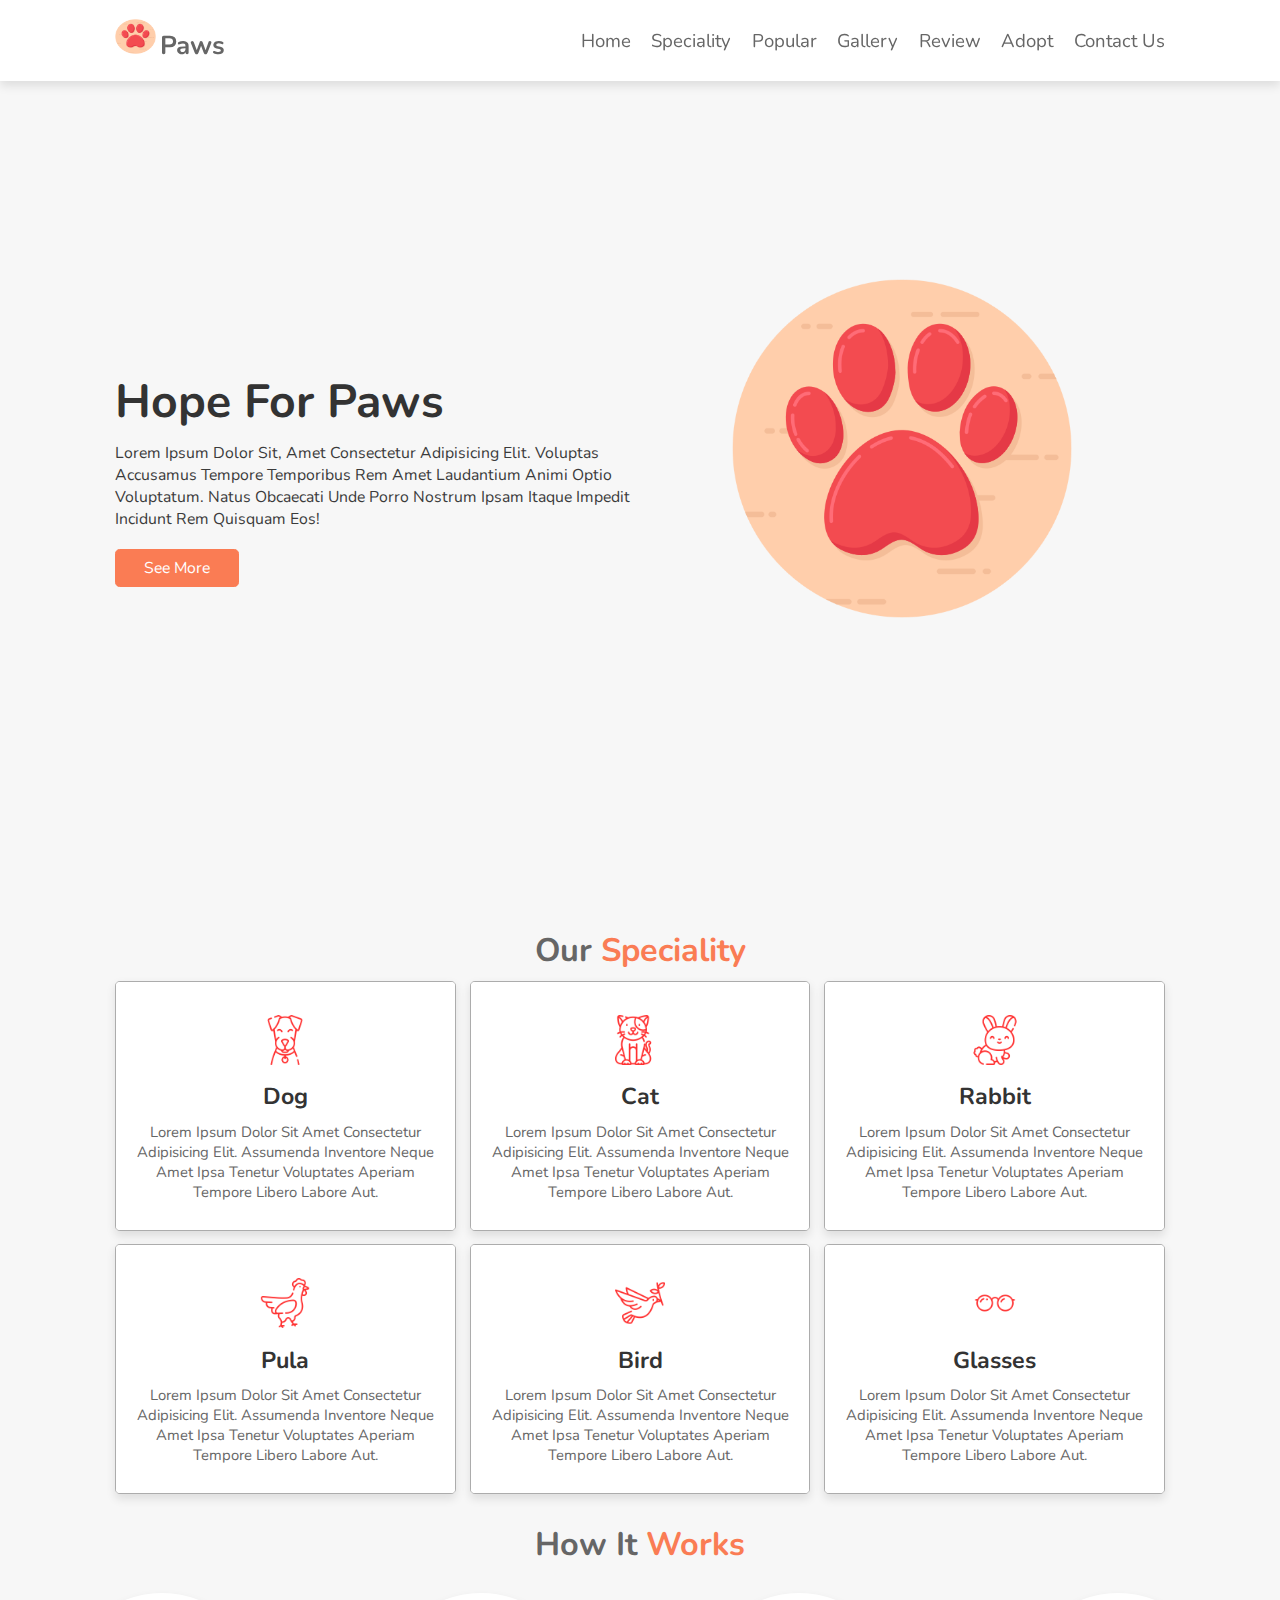
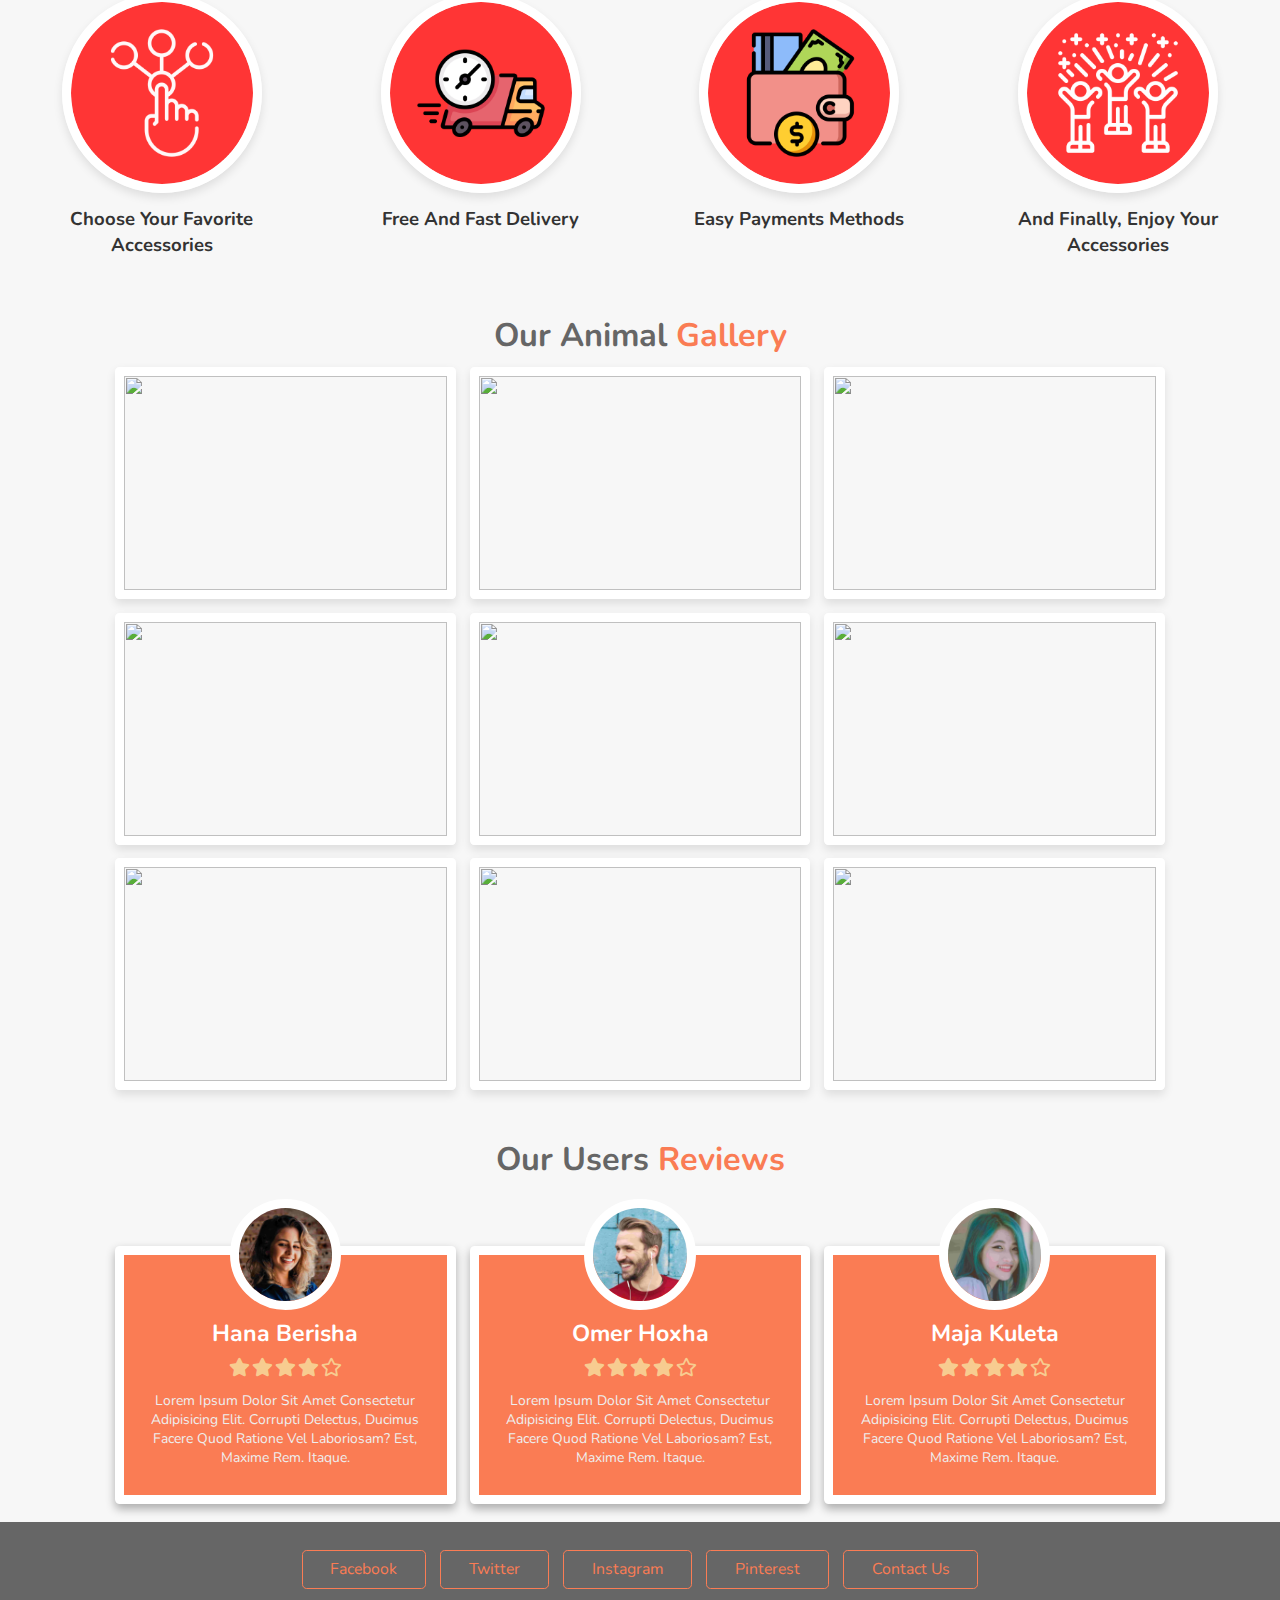
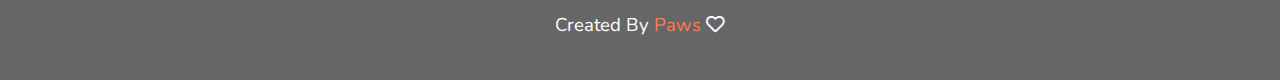
==== commit 6641629e: "Update index.html" ====
--- a/index.html
+++ b/index.html
@@ -32,7 +32,7 @@
         <a href="#popular">popular</a>
         <a href="#gallery">gallery</a>
         <a href="#review">review</a>
-        <a href="#order">order</a>
+        <a href="#order">Adopt</a>
         <a href="#contact-us">contact us</a>
       </nav>
     </header>
@@ -207,7 +207,7 @@
               Lorem ipsum dolor sit, amet consectetur adipisicing elit.
               Deleniti, ipsum.
             </p>
-            <a href="#" class="btn">order now</a>
+            <a href="#" class="btn">adobt now</a>
           </div>
         </div>
         <div class="box">
@@ -330,12 +330,12 @@
     <!-- review section starts  -->
 
     <section class="review" id="review">
-      <h1 class="heading">our customers <span>reviews</span></h1>
+      <h1 class="heading">our users <span>reviews</span></h1>
 
       <div class="box-container">
         <div class="box">
           <img src="img/pic1.png" alt="" />
-          <h3>john deo</h3>
+          <h3>hana berisha</h3>
           <div class="stars">
             <i class="fas fa-star"></i>
             <i class="fas fa-star"></i>
@@ -351,7 +351,7 @@
         </div>
         <div class="box">
           <img src="img/pic2.png" alt="" />
-          <h3>john deo</h3>
+          <h3>omer hoxha</h3>
           <div class="stars">
             <i class="fas fa-star"></i>
             <i class="fas fa-star"></i>
@@ -367,7 +367,7 @@
         </div>
         <div class="box">
           <img src="img/pic3.png" alt="" />
-          <h3>john deo</h3>
+          <h3>maja kuleta</h3>
           <div class="stars">
             <i class="fas fa-star"></i>
             <i class="fas fa-star"></i>
@@ -404,7 +404,7 @@
       </div>
 
       <h1 class="credit">
-        created by <span> Yllkë Berisha </span> <i class="far fa-heart"></i>
+        created by <span> Paws </span> <i class="far fa-heart"></i>
       </h1>
     </section>
     <a href="#home" class="fas fa-angle-up" id="scroll-top"></a>
--- a/css/style.css
+++ b/css/style.css
@@ -310,12 +310,50 @@
 .gallery .box-container .box .content p {
   font-size: 1.5rem;
   color: #666;
-  padding: 1rem 0;
+  padding: 1rem 0;;
 }
 
 .gallery .box-container .box:hover .content {
   top: 0;
 }
+.tasks .box-container {
+  display: flex;
+  flex-wrap: wrap;
+  gap: 1.5rem;
+}
+
+.tasks .box-container .box1 {
+  text-align: center;
+  padding: 2rem;
+  border: 1rem solid var(--red);
+  box-shadow: 0 0.5rem 1rem rgba(0, 0, 0, 0.3);
+  border-radius: 0.5rem;
+  flex: 1 1 30rem;
+  background-color: white;
+  margin-top: 6rem;
+}
+
+.tasks .box-container .box1 img {
+  height: 12rem;
+  width: 12rem;
+  border-radius: 50%;
+  border: 1rem solid #fff;
+  margin-top: -8rem;
+  object-fit: cover;
+}
+
+.tasks .box-container .box1 h4 {
+  font-size: 2.5rem;
+  color: var(--red);
+  padding: 0.5rem 0;
+}
+
+.tasks .box-container .box1 p {
+  font-size: 1.5rem;
+  color: #eee;
+  padding: 1rem 0;
+}
+
 
 .review .box-container {
   display: flex;
@@ -472,3 +510,19 @@
     width: 100%;
   }
 }
+.user{
+  padding: 0.8rem 3rem;
+  border: 0.2rem solid var(--red);
+  color: var(--red);
+  cursor: pointer;
+  font-size: 1rem;
+  border-radius: 0.5rem;
+  overflow: hidden;
+  z-index: 0;
+ }
+ .report{
+   width: 100%;
+   display: flex;
+   justify-content: center;
+ }
+ 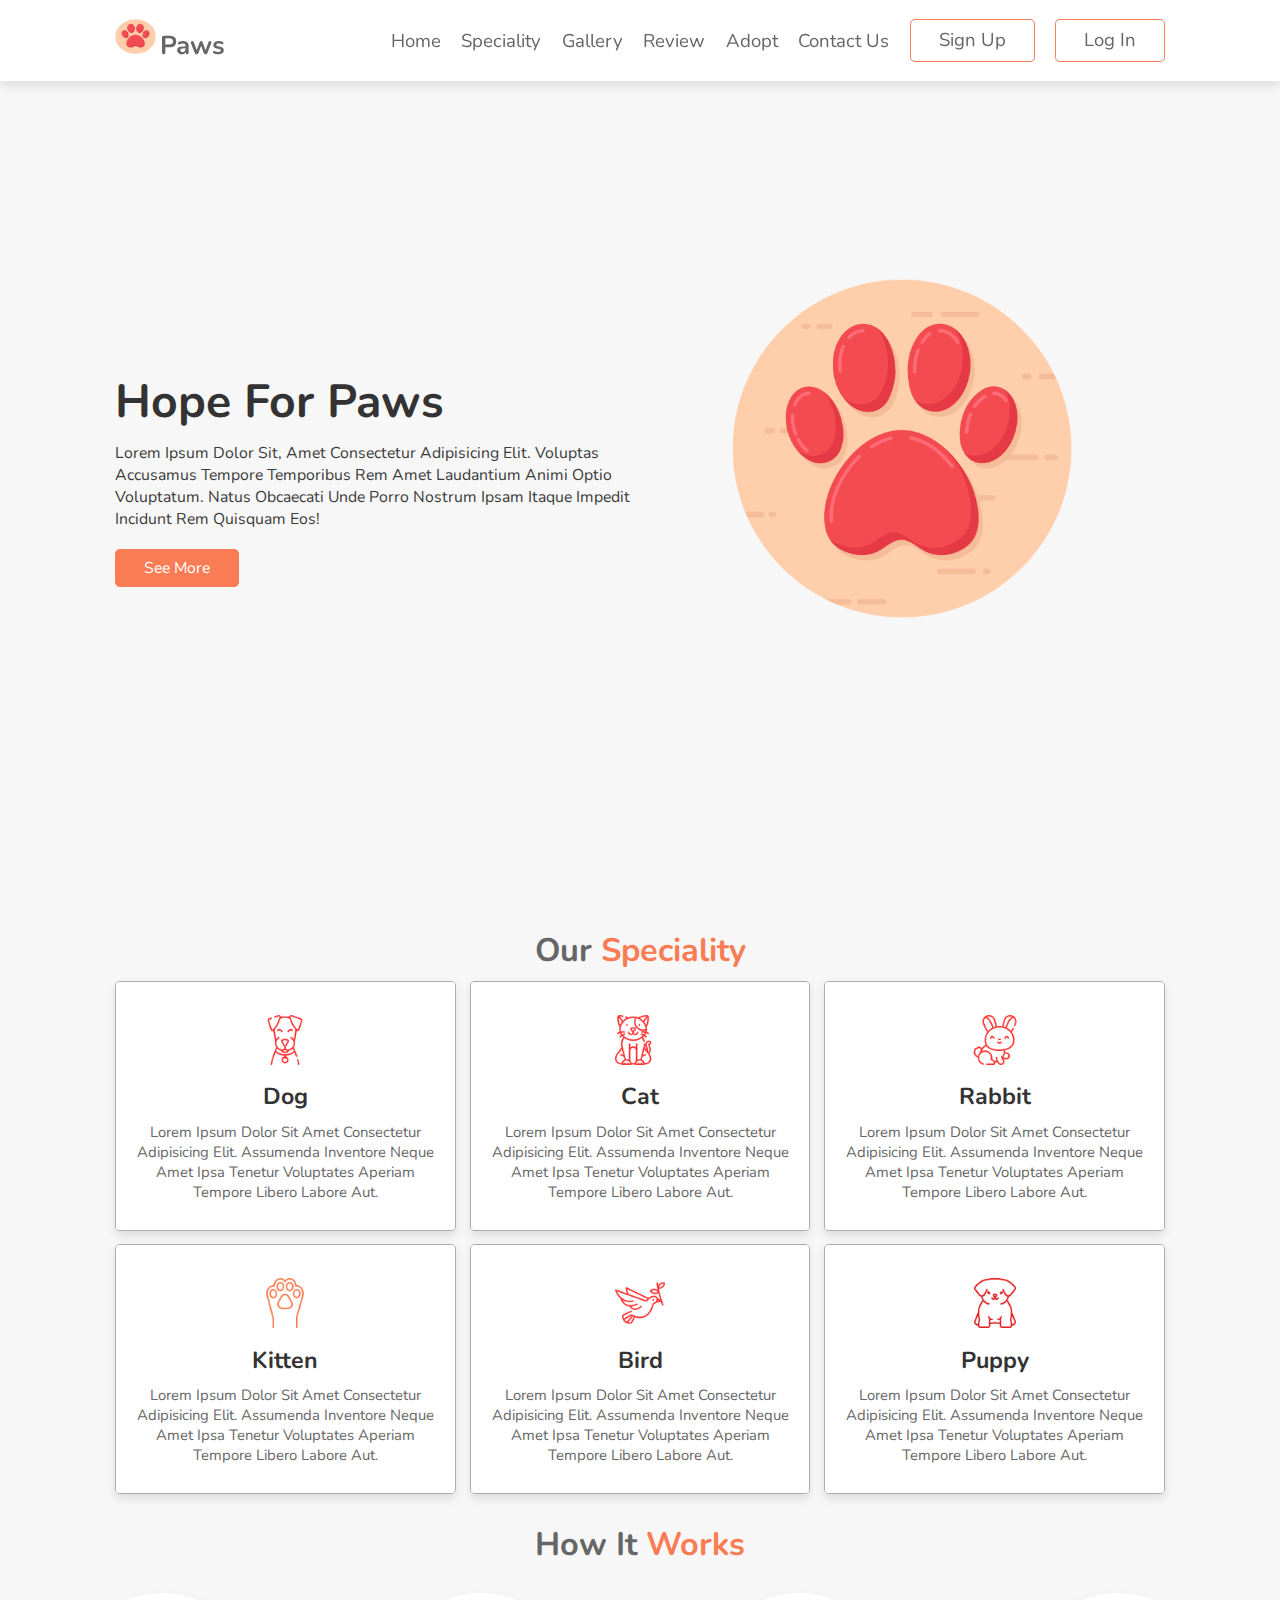
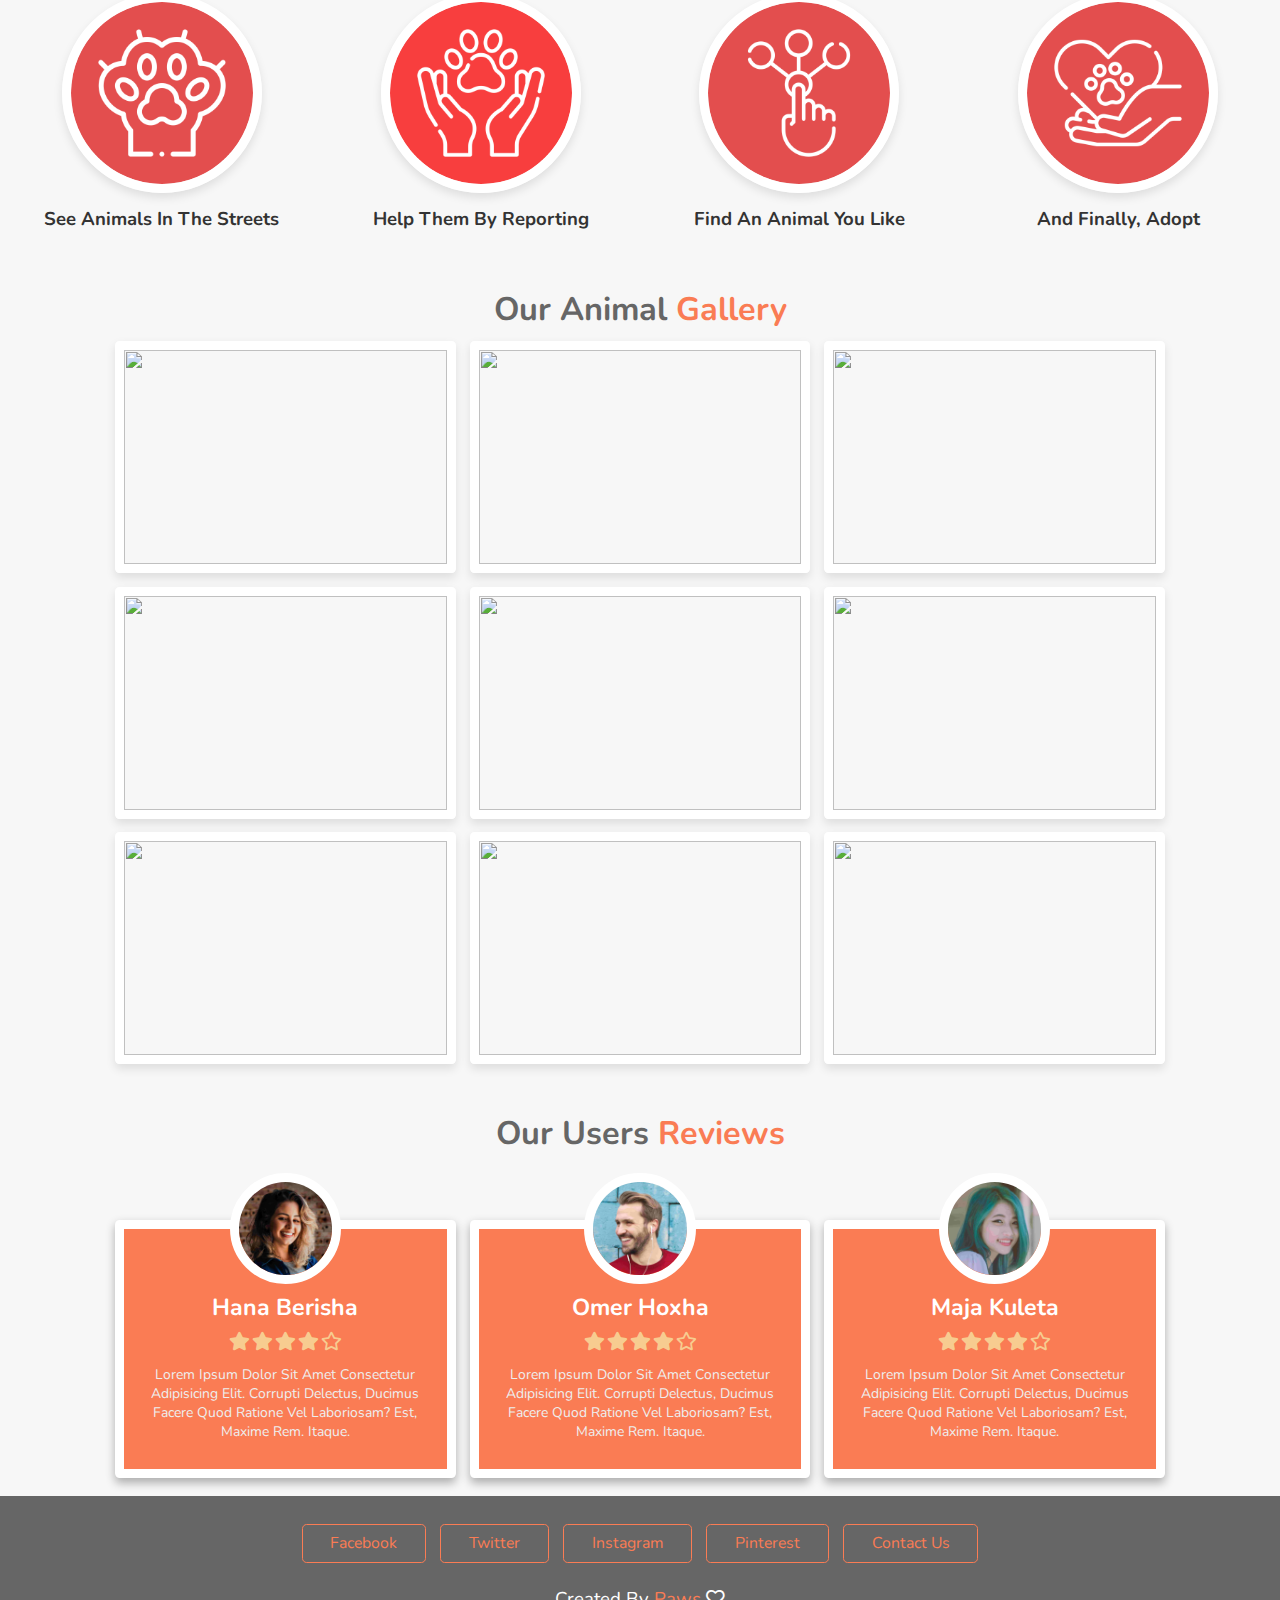
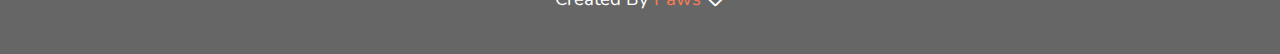
==== commit 03293f2d: "Final" ====
--- a/index.html
+++ b/index.html
@@ -29,11 +29,12 @@
       <nav class="navbar">
         <a href="#home">home</a>
         <a href="#speciality">speciality</a>
-        <a href="#popular">popular</a>
         <a href="#gallery">gallery</a>
         <a href="#review">review</a>
         <a href="#order">Adopt</a>
         <a href="#contact-us">contact us</a>
+        <a href="signup.html" class="user">sign up</a>
+        <a href="login.html" class="user">log in</a>
       </nav>
     </header>
     <!-- header section ends -->
@@ -113,12 +114,12 @@
         <div class="box">
           <img
             class="image"
-            src="https://images.unsplash.com/photo-1614674688937-407a267e4497?ixlib=rb-1.2.1&ixid=MnwxMjA3fDB8MHxwaG90by1wYWdlfHx8fGVufDB8fHx8&auto=format&fit=crop&w=1010&q=80"
-            alt=""
-          />
-          <div class="content">
-            <img src="images/hen.png" alt="" />
-            <h3>pula</h3>
+            src="https://images.unsplash.com/photo-1603314585442-ee3b3c16fbcf?ixlib=rb-1.2.1&ixid=MnwxMjA3fDB8MHxwaG90by1wYWdlfHx8fGVufDB8fHx8&auto=format&fit=crop&w=870&q=80"
+            alt=""
+          />
+          <div class="content">
+            <img src="images/paw.png" alt="" />
+            <h3>kitten</h3>
             <p>
               Lorem ipsum dolor sit amet consectetur adipisicing elit. Assumenda
               inventore neque amet ipsa tenetur voluptates aperiam tempore
@@ -145,12 +146,12 @@
         <div class="box">
           <img
             class="image"
-            src="https://images.unsplash.com/photo-1556306535-38febf6782e7?ixlib=rb-1.2.1&ixid=MnwxMjA3fDB8MHxwaG90by1wYWdlfHx8fGVufDB8fHx8&auto=format&fit=crop&w=870&q=80"
-            alt=""
-          />
-          <div class="content">
-            <img src="img/glasses.png" alt="" />
-            <h3>glasses</h3>
+            src="https://images.unsplash.com/photo-1562176546-95420556c872?ixlib=rb-1.2.1&ixid=MnwxMjA3fDB8MHxwaG90by1wYWdlfHx8fGVufDB8fHx8&auto=format&fit=crop&w=870&q=80"
+            alt=""
+          />
+          <div class="content">
+            <img src="images/puppy.png" alt="" />
+            <h3>puppy</h3>
             <p>
               Lorem ipsum dolor sit amet consectetur adipisicing elit. Assumenda
               inventore neque amet ipsa tenetur voluptates aperiam tempore
@@ -170,20 +171,20 @@
 
       <section class="steps">
         <div class="box">
-          <img src="img/choice.png" alt="" />
-          <h3>choose your favorite accessories</h3>
-        </div>
-        <div class="box">
-          <img src="img/fast-delivery.png" alt="" />
-          <h3>free and fast delivery</h3>
-        </div>
-        <div class="box">
-          <img src="img/wallet.png" alt="" />
-          <h3>easy payments methods</h3>
-        </div>
-        <div class="box">
-          <img src="img/celebration.png" alt="" />
-          <h3>and finally, enjoy your accessories</h3>
+          <img src="images/paw (2).png" alt="" />
+          <h3>See animals in the streets</h3>
+        </div>
+        <div class="box">
+          <img src="images/animal-care.png" alt="" />
+          <h3>Help them by reporting</h3>
+        </div>
+        <div class="box">
+          <img src="images/choice (1).png" alt="" />
+          <h3>Find an animal you like</h3>
+        </div>
+        <div class="box">
+          <img src="images/animal.png" alt="" />
+          <h3>and finally, Adopt</h3>
         </div>
       </section>
     </div>
@@ -221,7 +222,7 @@
               Lorem ipsum dolor sit, amet consectetur adipisicing elit.
               Deleniti, ipsum.
             </p>
-            <a href="#" class="btn">order now</a>
+            <a href="#" class="btn">adobt now</a>
           </div>
         </div>
         <div class="box">
@@ -235,7 +236,7 @@
               Lorem ipsum dolor sit, amet consectetur adipisicing elit.
               Deleniti, ipsum.
             </p>
-            <a href="#" class="btn">order now</a>
+            <a href="#" class="btn">adobt now</a>
           </div>
         </div>
         <div class="box">
@@ -249,7 +250,7 @@
               Lorem ipsum dolor sit, amet consectetur adipisicing elit.
               Deleniti, ipsum.
             </p>
-            <a href="#" class="btn">order now</a>
+            <a href="#" class="btn">adobt now</a>
           </div>
         </div>
         <div class="box">
@@ -263,7 +264,7 @@
               Lorem ipsum dolor sit, amet consectetur adipisicing elit.
               Deleniti, ipsum.
             </p>
-            <a href="#" class="btn">order now</a>
+            <a href="#" class="btn">adobt now</a>
           </div>
         </div>
         <div class="box">
@@ -277,7 +278,7 @@
               Lorem ipsum dolor sit, amet consectetur adipisicing elit.
               Deleniti, ipsum.
             </p>
-            <a href="#" class="btn">order now</a>
+            <a href="#" class="btn">adobt now</a>
           </div>
         </div>
         <div class="box">
@@ -291,7 +292,7 @@
               Lorem ipsum dolor sit, amet consectetur adipisicing elit.
               Deleniti, ipsum.
             </p>
-            <a href="#" class="btn">order now</a>
+            <a href="#" class="btn">adobt now</a>
           </div>
         </div>
         <div class="box">
@@ -305,7 +306,7 @@
               Lorem ipsum dolor sit, amet consectetur adipisicing elit.
               Deleniti, ipsum.
             </p>
-            <a href="#" class="btn">order now</a>
+            <a href="#" class="btn">adobt now</a>
           </div>
         </div>
         <div class="box">
@@ -319,7 +320,7 @@
               Lorem ipsum dolor sit, amet consectetur adipisicing elit.
               Deleniti, ipsum.
             </p>
-            <a href="#" class="btn">order now</a>
+            <a href="#" class="btn">adobt now</a>
           </div>
         </div>
       </div>
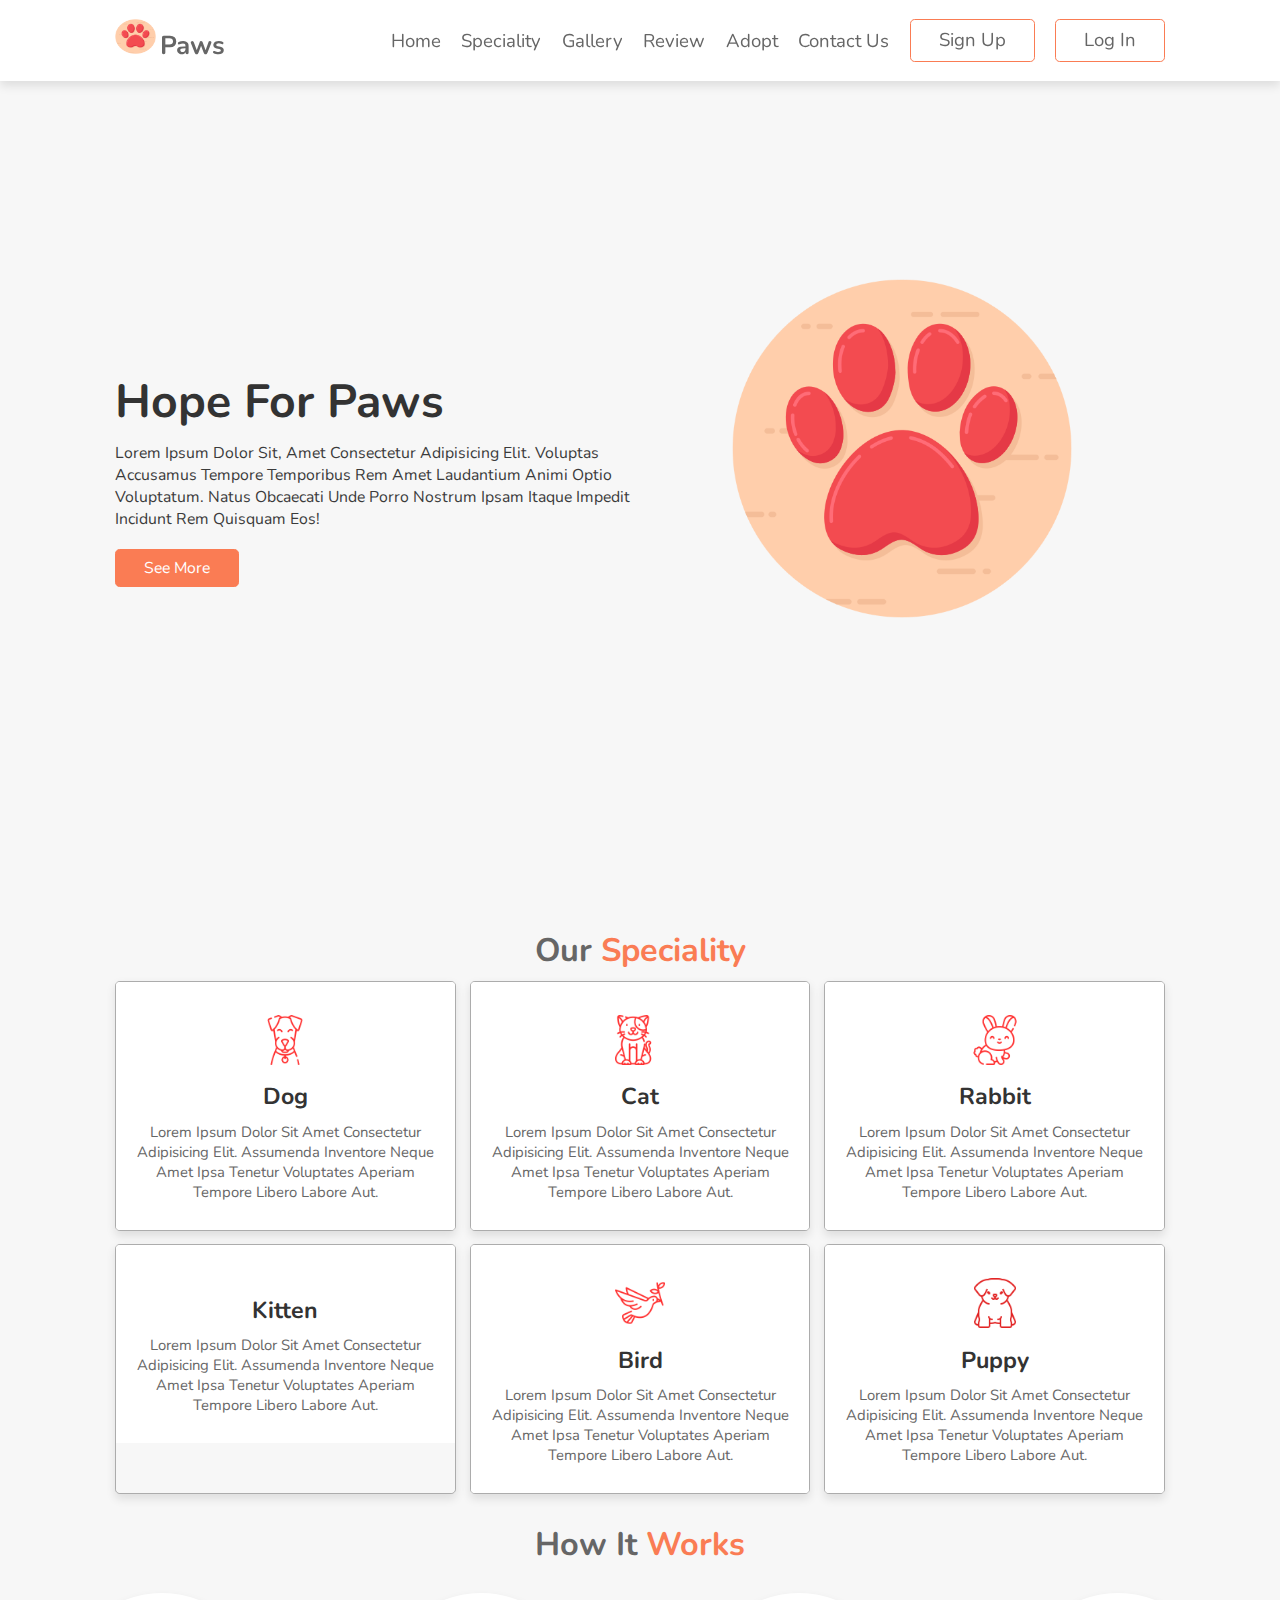
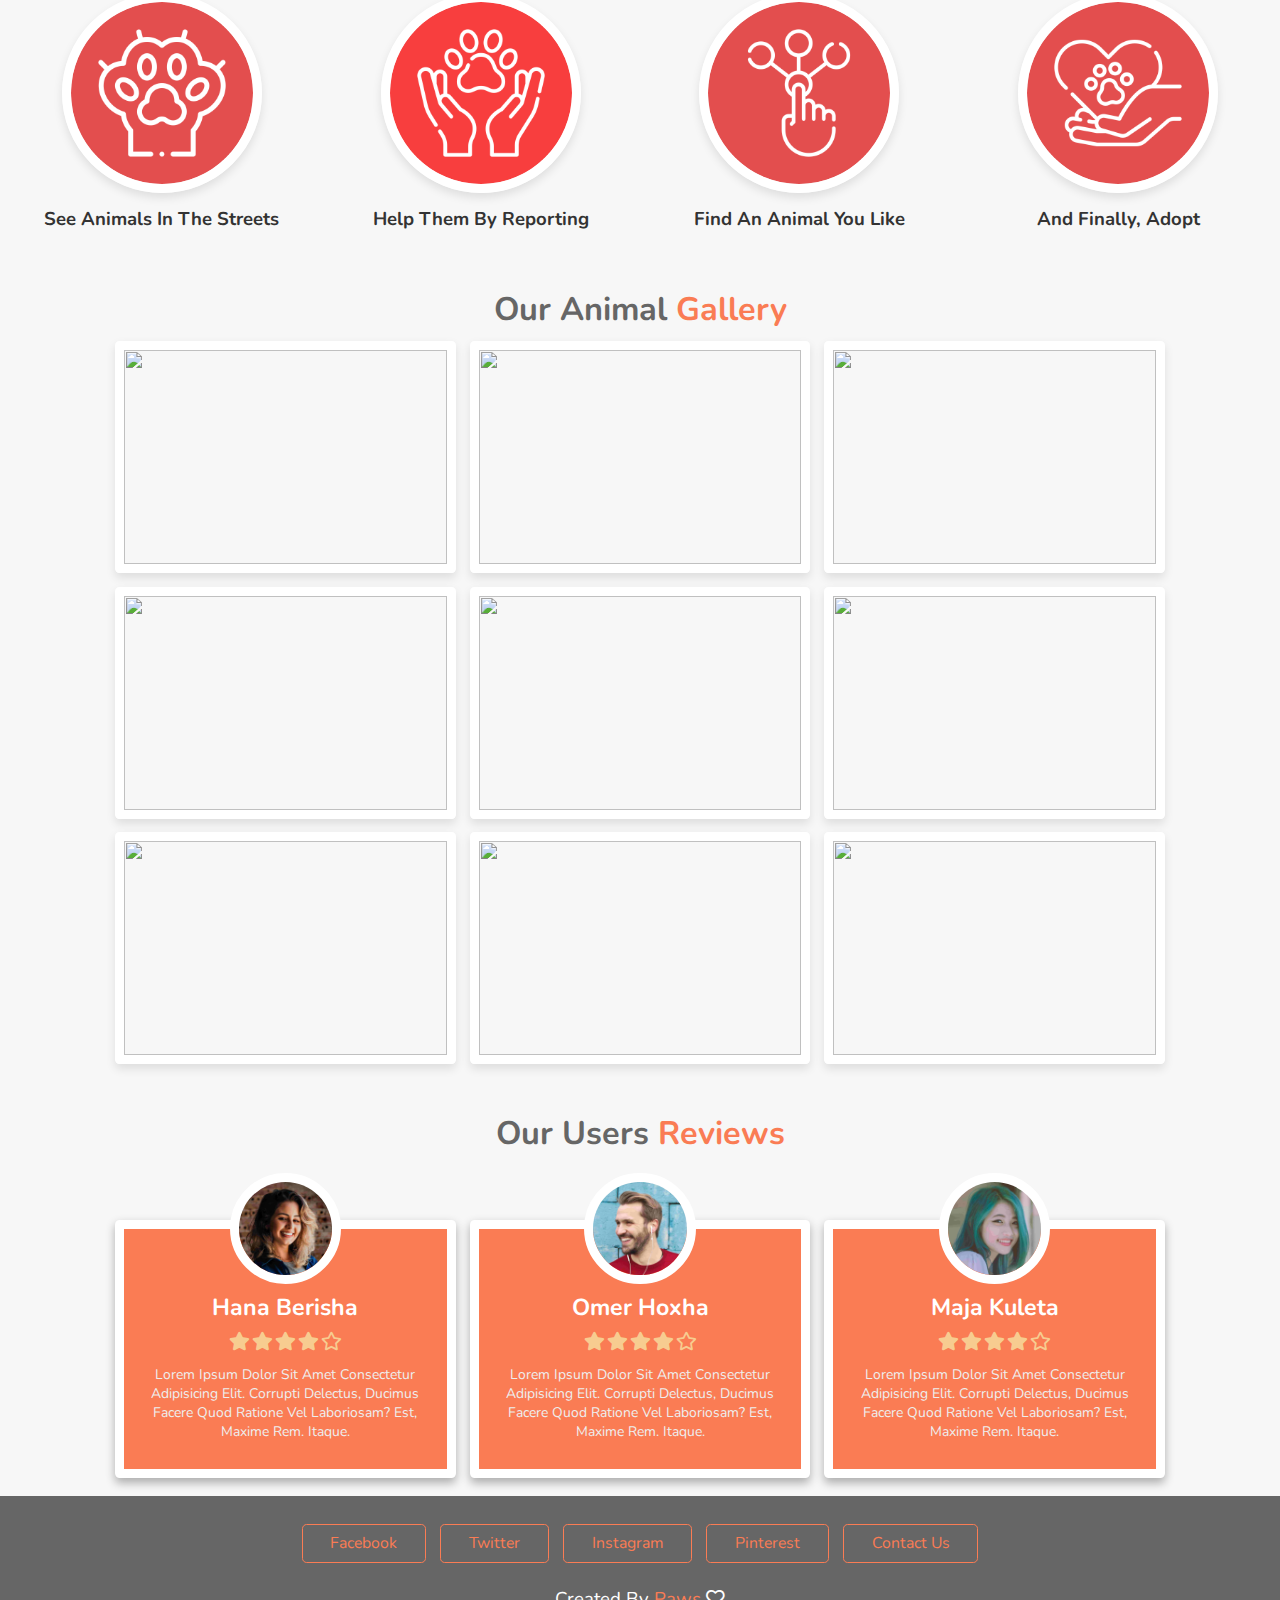
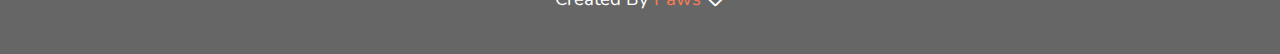
==== commit 232c6bf8: "Final project" ====
--- a/index.html
+++ b/index.html
@@ -335,7 +335,7 @@
 
       <div class="box-container">
         <div class="box">
-          <img src="img/pic1.png" alt="" />
+          <img src="images/pic1.png" alt="" />
           <h3>hana berisha</h3>
           <div class="stars">
             <i class="fas fa-star"></i>
@@ -351,7 +351,7 @@
           </p>
         </div>
         <div class="box">
-          <img src="img/pic2.png" alt="" />
+          <img src="images/pic2.png" alt="" />
           <h3>omer hoxha</h3>
           <div class="stars">
             <i class="fas fa-star"></i>
@@ -367,7 +367,7 @@
           </p>
         </div>
         <div class="box">
-          <img src="img/pic3.png" alt="" />
+          <img src="images/pic3.png" alt="" />
           <h3>maja kuleta</h3>
           <div class="stars">
             <i class="fas fa-star"></i>
